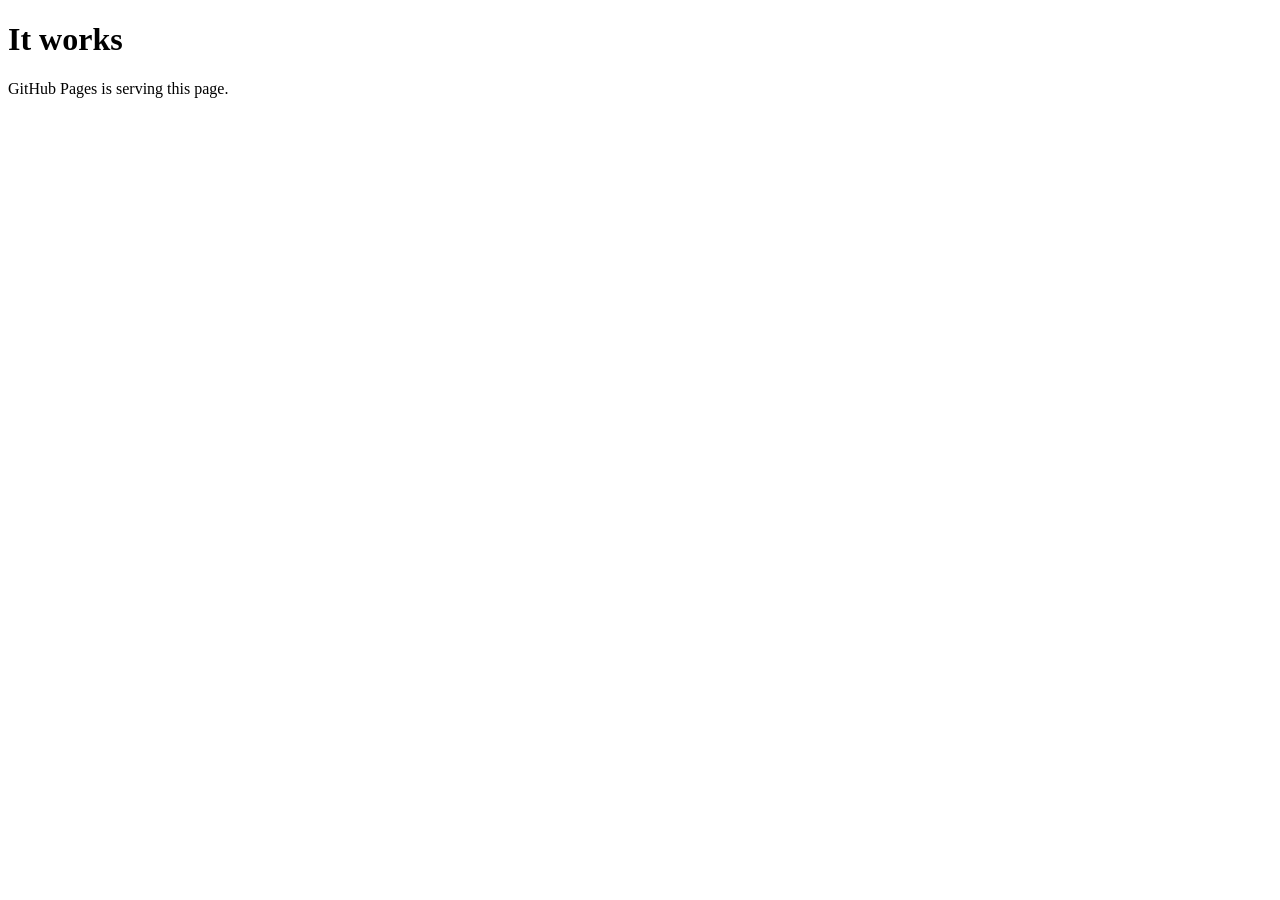
==== docs/index.html @ ea2bbefa "Update index.html" ====
<!DOCTYPE html>
<html lang="en">
<head>
  <meta charset="UTF-8">
  <meta name="viewport" content="width=device-width, initial-scale=1.0">
  <title>Test Page</title>
</head>
<body>
  <h1>It works</h1>
  <p>GitHub Pages is serving this page.</p>
</body>
</html>
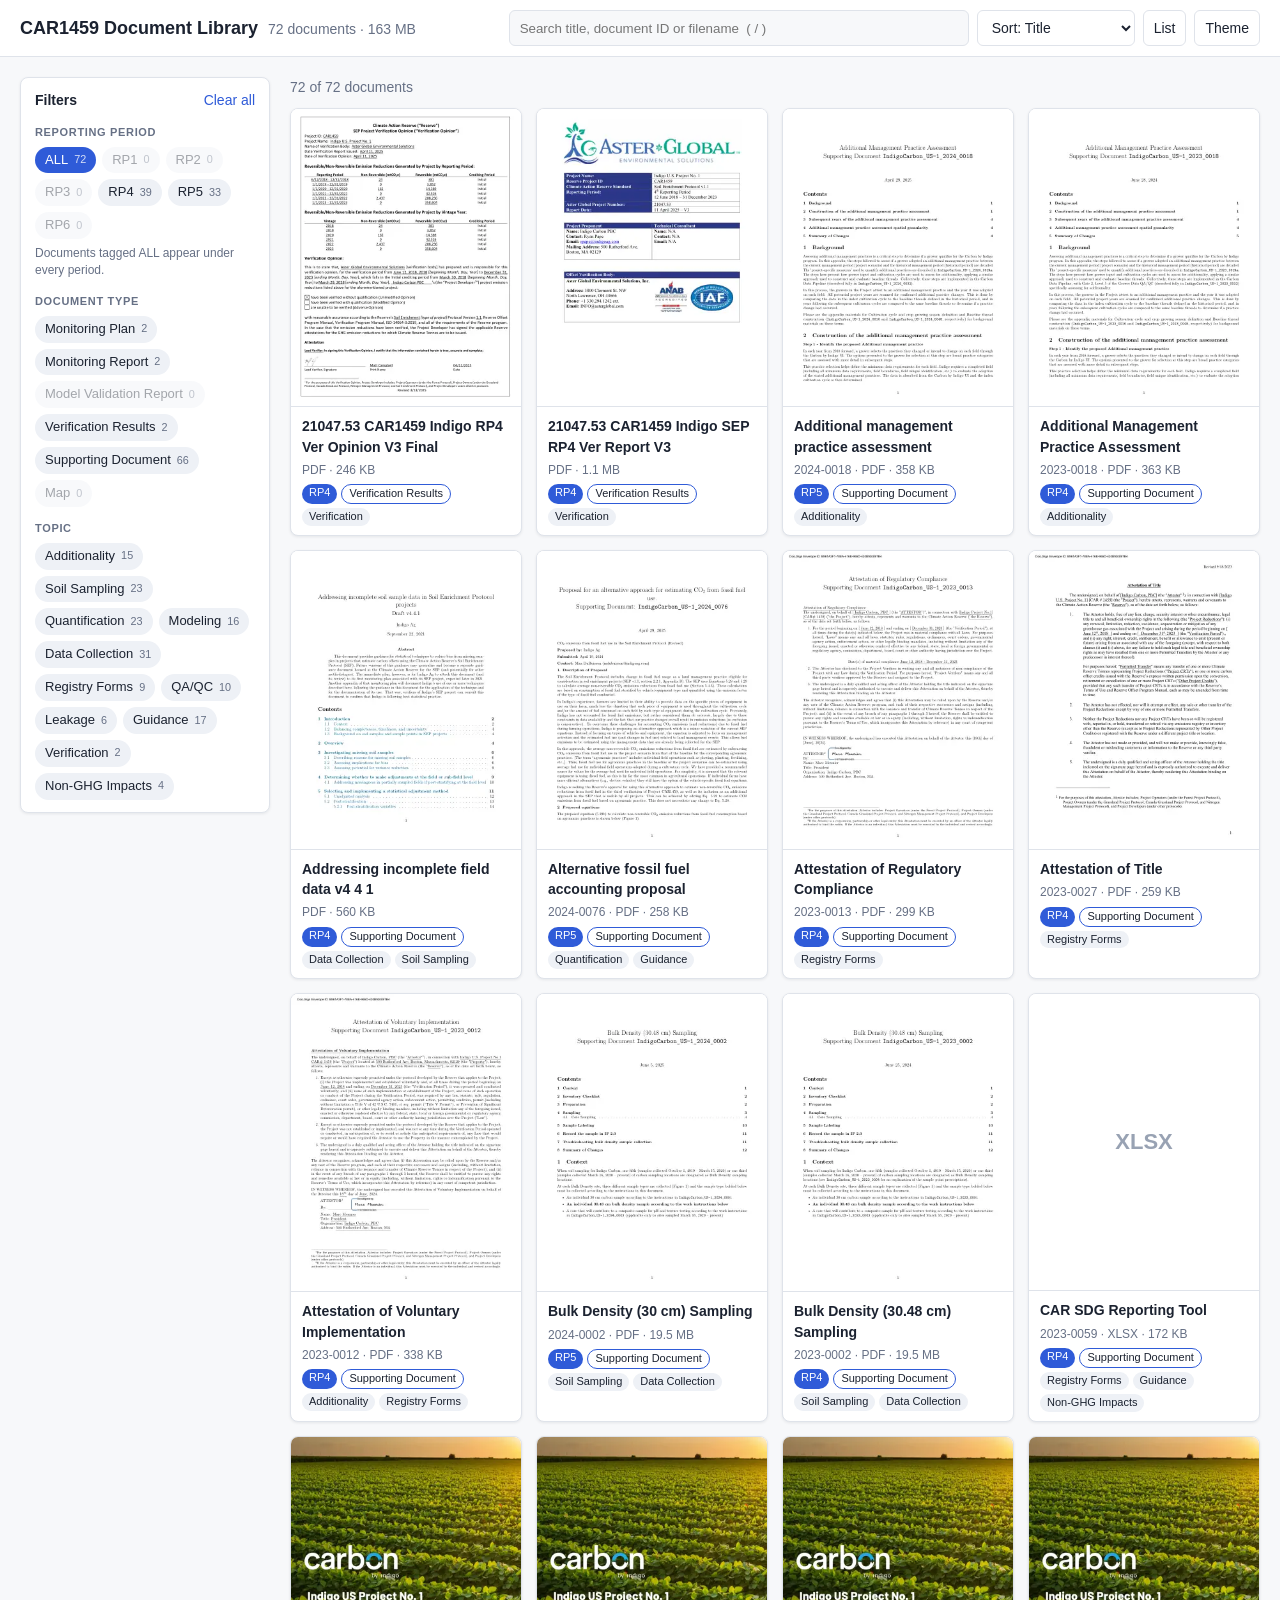
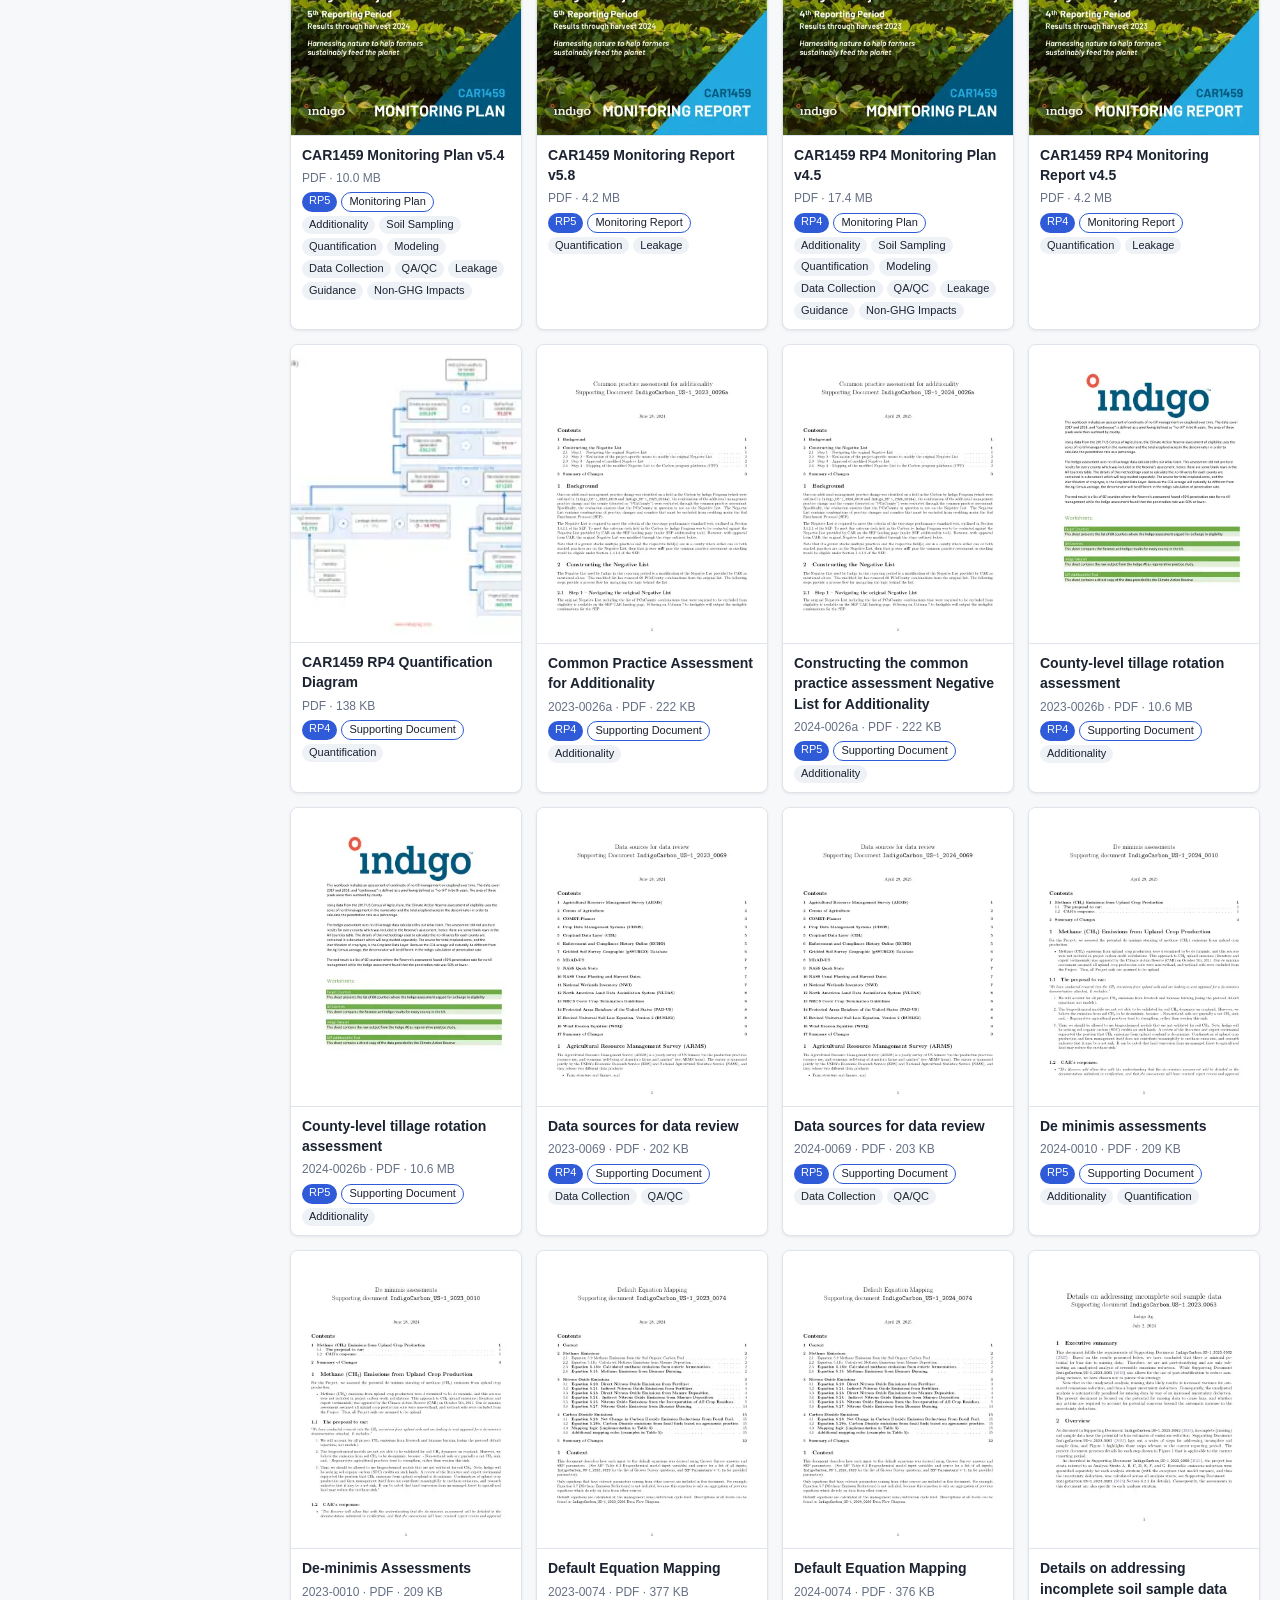
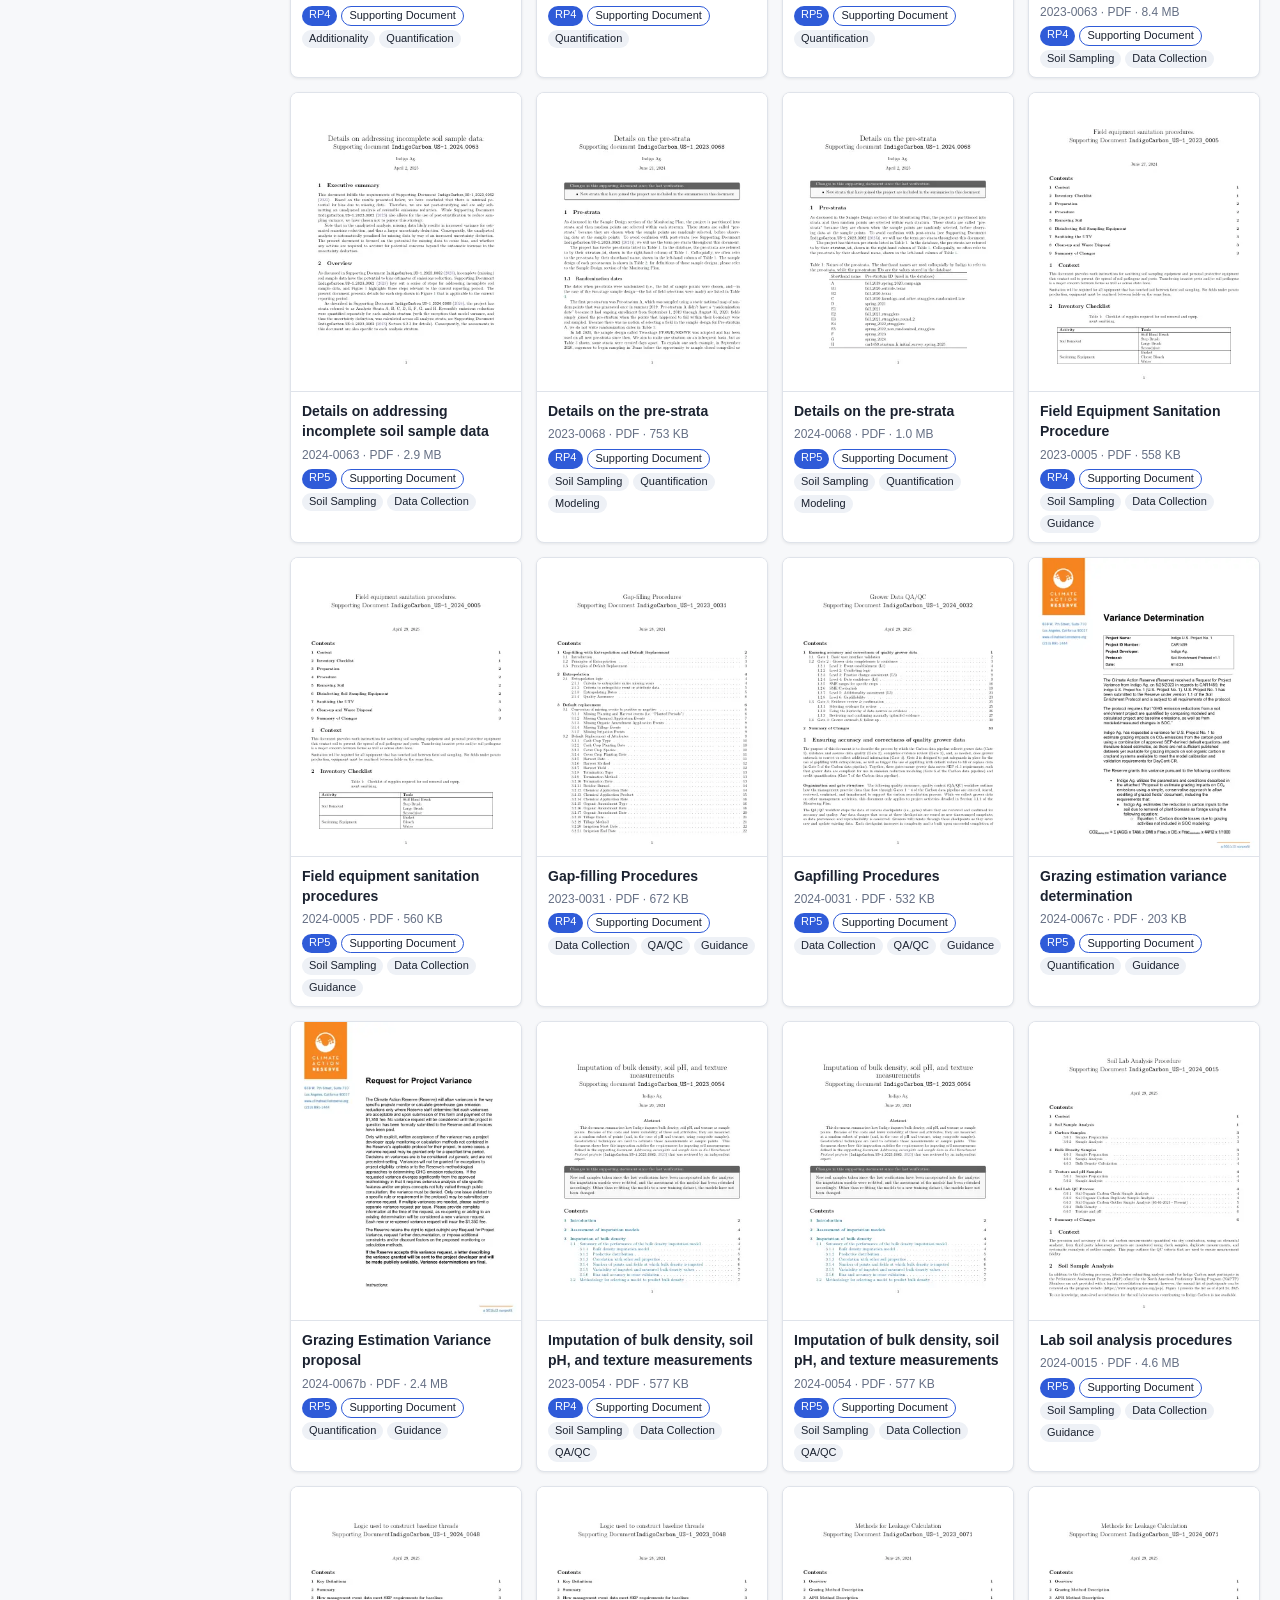
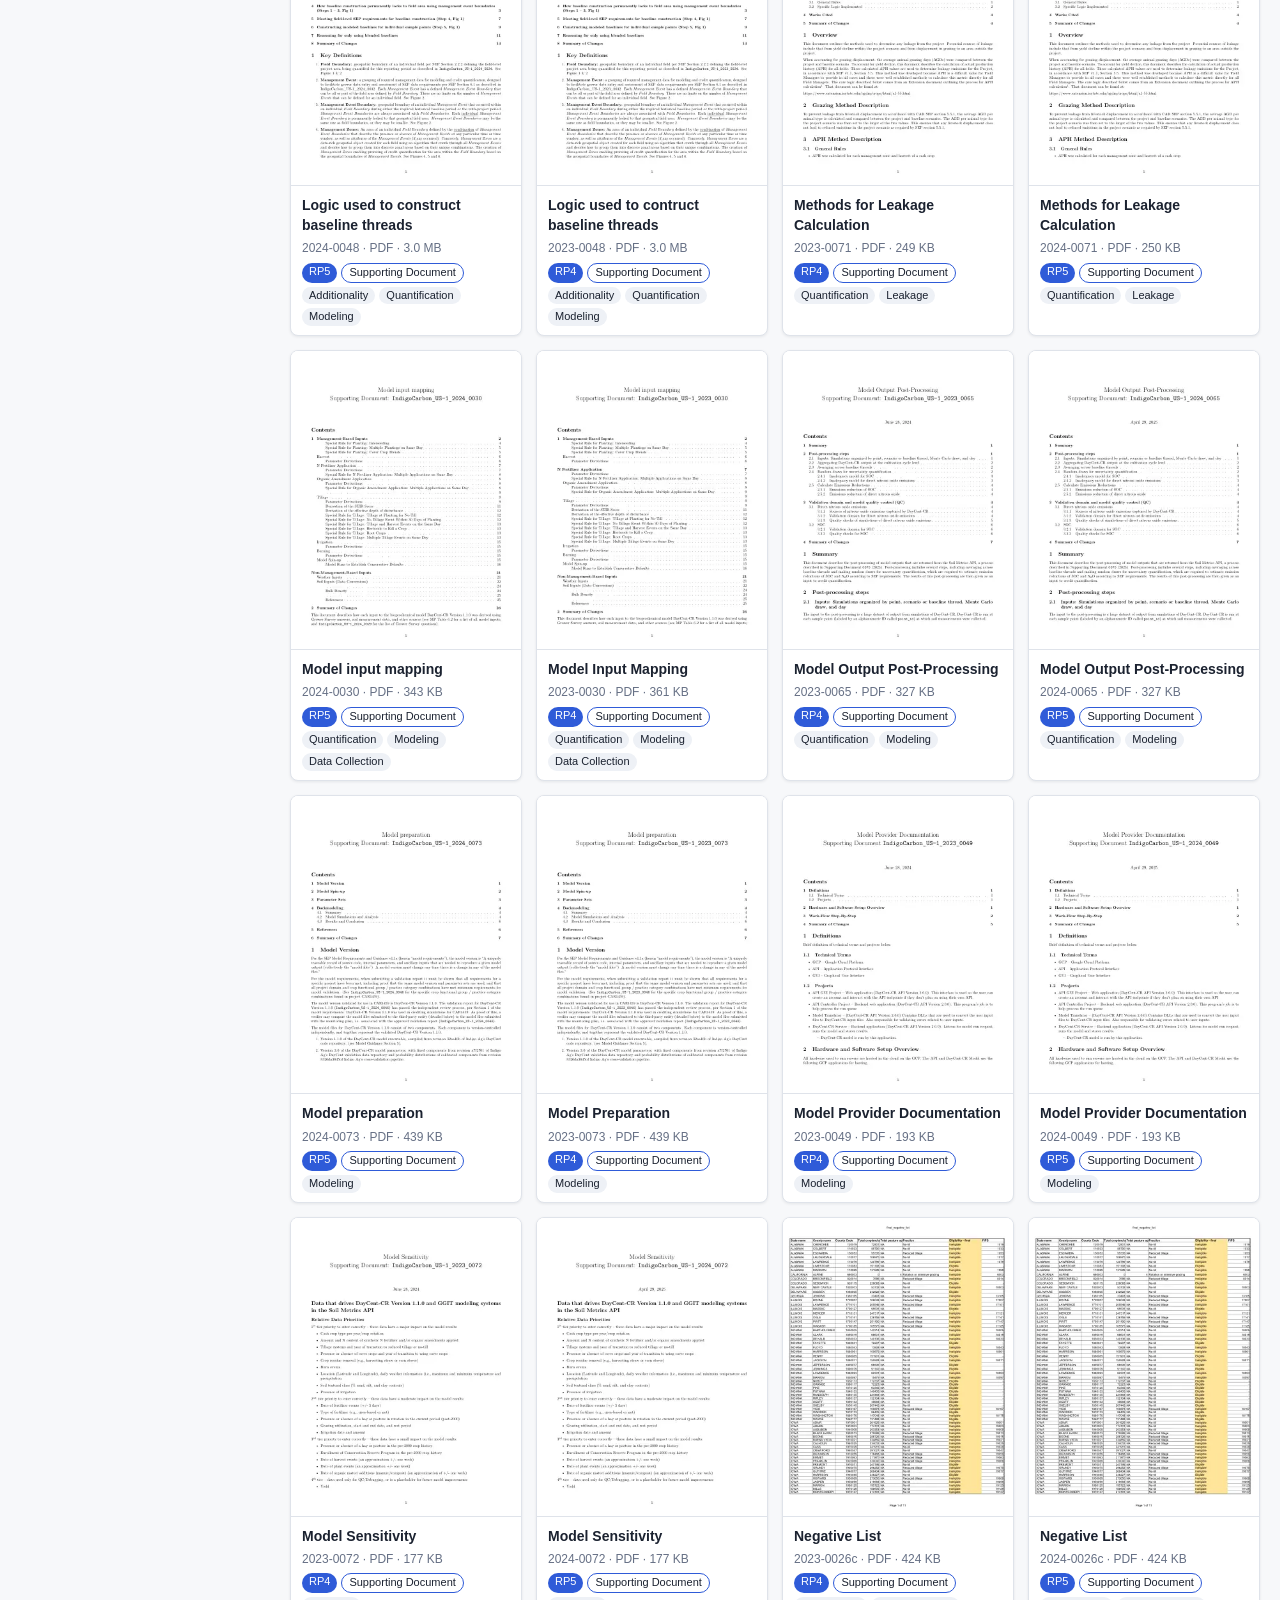
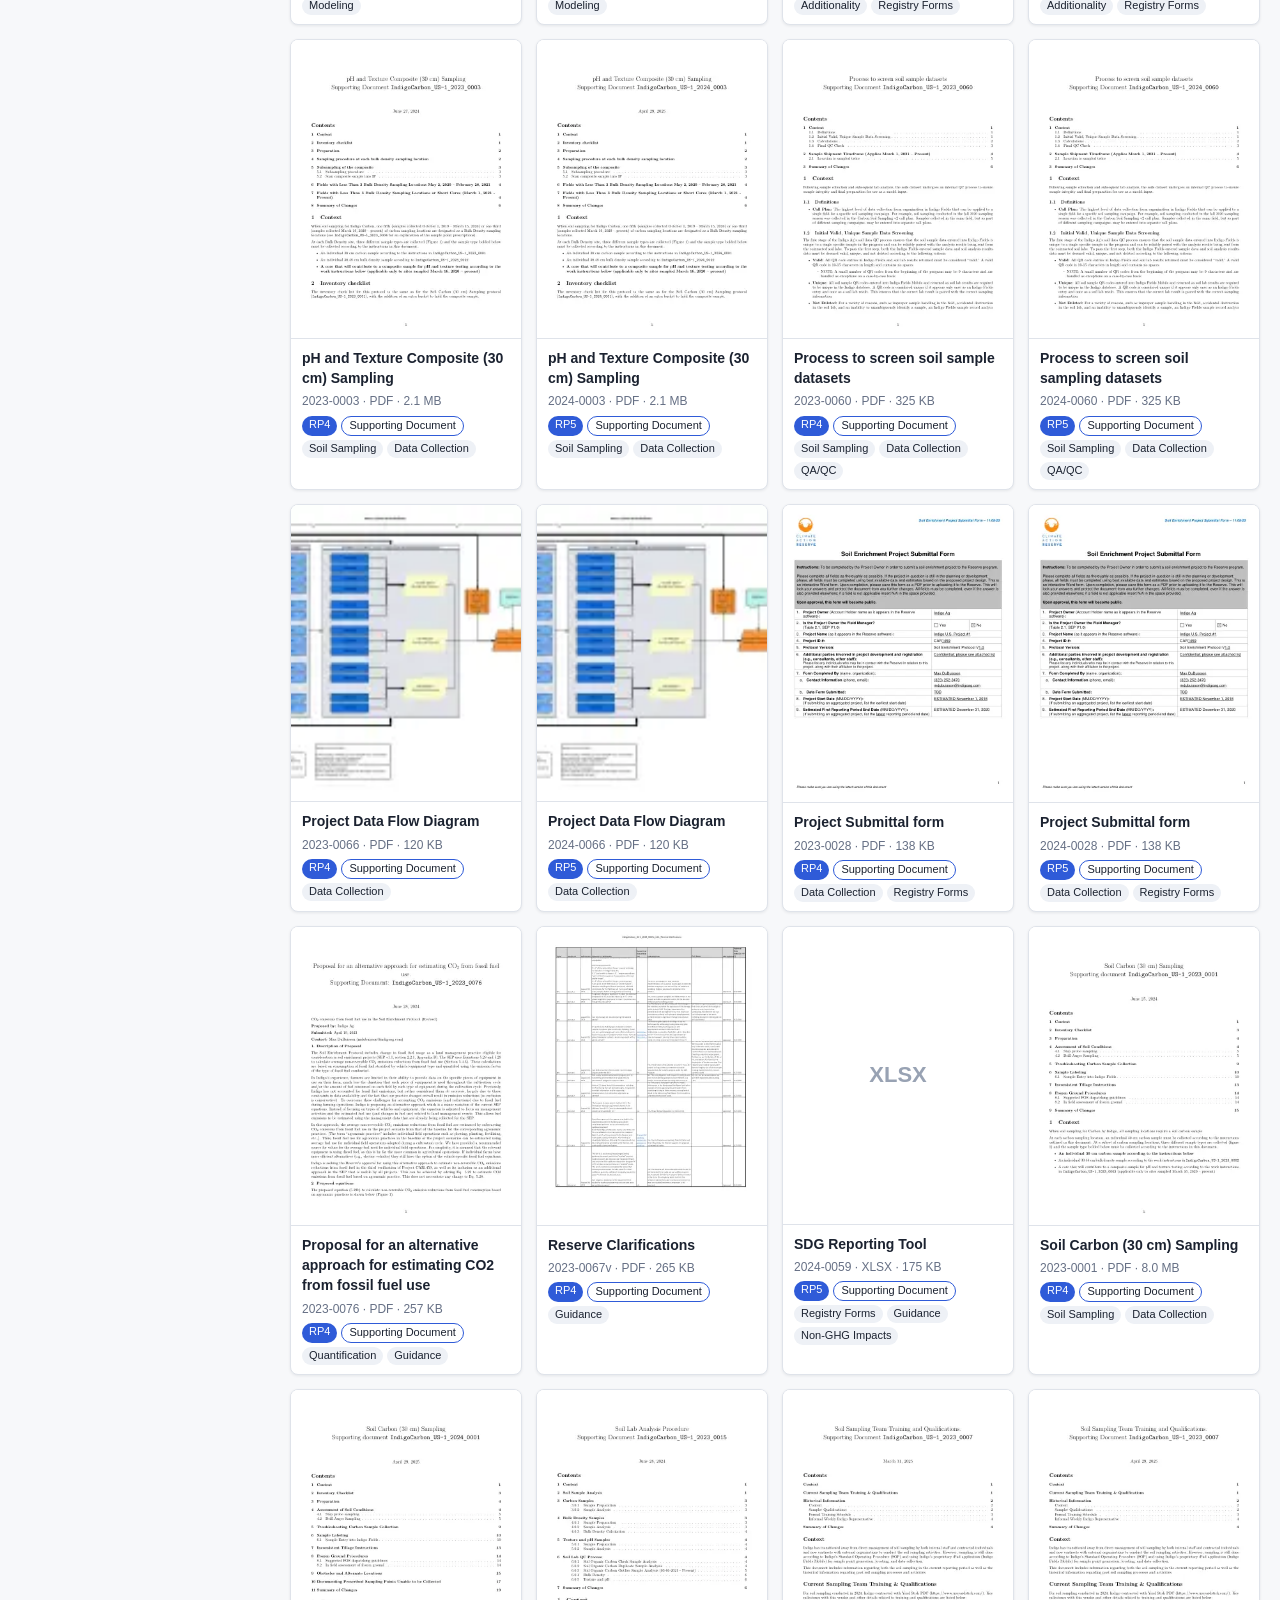
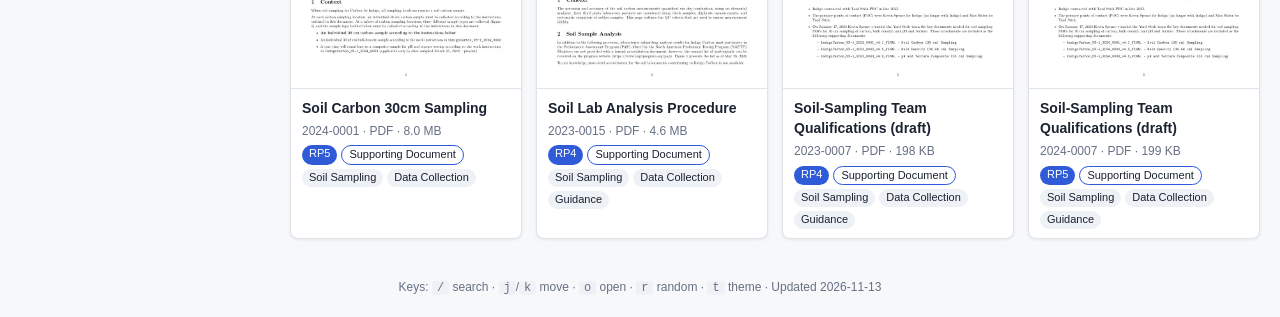
==== commit 80eadeff: "Project document library test" ====
--- a/docs/index.html
+++ b/docs/index.html
@@ -1,12 +1,39 @@
 <!DOCTYPE html>
 <html lang="en">
 <head>
-  <meta charset="UTF-8">
-  <meta name="viewport" content="width=device-width, initial-scale=1.0">
-  <title>Test Page</title>
+<meta charset="UTF-8">
+<meta name="viewport" content="width=device-width, initial-scale=1.0">
+<title>CAR1459 Document Library</title>
+<link rel="stylesheet" href="style.css">
 </head>
 <body>
-  <h1>It works</h1>
-  <p>GitHub Pages is serving this page.</p>
+<header class="top">
+  <div class="brand"><h1 id="site-title">CAR1459 Document Library</h1><span id="count" class="muted"></span></div>
+  <div class="tools">
+    <input id="q" type="search" placeholder="Search title, document ID or filename  ( / )" autocomplete="off">
+    <select id="sort" aria-label="Sort">
+      <option value="title">Sort: Title</option>
+      <option value="id">Sort: Document ID</option>
+      <option value="size">Sort: Size</option>
+    </select>
+    <button id="view" title="Toggle card / list view">List</button>
+    <button id="theme" title="Toggle theme (t)">Theme</button>
+  </div>
+</header>
+<main>
+  <aside class="filters">
+    <div class="fhead"><strong>Filters</strong><button id="clear" class="link">Clear all</button></div>
+    <section><h2>Reporting period</h2><div id="f-rp" class="chips"></div>
+      <p class="hint">Documents tagged ALL appear under every period.</p></section>
+    <section><h2>Document type</h2><div id="f-type" class="chips"></div></section>
+    <section><h2>Topic</h2><div id="f-topic" class="chips"></div></section>
+  </aside>
+  <section class="results">
+    <div id="status" class="muted"></div>
+    <div id="grid" class="grid" role="list"></div>
+  </section>
+</main>
+<footer class="muted">Keys: <kbd>/</kbd> search · <kbd>j</kbd>/<kbd>k</kbd> move · <kbd>o</kbd> open · <kbd>r</kbd> random · <kbd>t</kbd> theme · <span id="gen"></span></footer>
+<script src="app.js"></script>
 </body>
 </html>
--- a/docs/style.css
+++ b/docs/style.css
@@ -0,0 +1,44 @@
+:root{--bg:#f7f8fa;--panel:#fff;--text:#1b2230;--muted:#667085;--line:#dfe3ea;--accent:#2f5bd8;--accent-t:#fff;--chip:#eef1f6;--shadow:0 1px 3px rgba(16,24,40,.08)}
+:root[data-theme=dark]{--bg:#12151c;--panel:#1b2029;--text:#e8ebf1;--muted:#98a2b3;--line:#2c3340;--accent:#7b9bff;--accent-t:#0d1220;--chip:#262d3a;--shadow:none}
+*{box-sizing:border-box}
+body{margin:0;background:var(--bg);color:var(--text);font:14px/1.45 -apple-system,BlinkMacSystemFont,"Segoe UI",Roboto,sans-serif}
+.muted{color:var(--muted)}
+.top{position:sticky;top:0;z-index:5;display:flex;gap:16px;align-items:center;justify-content:space-between;flex-wrap:wrap;padding:10px 20px;background:var(--panel);border-bottom:1px solid var(--line)}
+.brand{display:flex;align-items:baseline;gap:10px}.brand h1{font-size:18px;margin:0}
+.tools{display:flex;gap:8px;flex:1;justify-content:flex-end;min-width:280px}
+input[type=search]{flex:1;max-width:460px;padding:7px 10px;border:1px solid var(--line);border-radius:6px;background:var(--bg);color:var(--text)}
+select,button{padding:7px 10px;border:1px solid var(--line);border-radius:6px;background:var(--panel);color:var(--text);cursor:pointer;font:inherit}
+button.link{border:0;background:none;color:var(--accent);padding:0}
+main{display:flex;gap:20px;padding:20px;align-items:flex-start}
+.filters{width:250px;flex:none;position:sticky;top:70px;max-height:calc(100vh - 90px);overflow:auto;background:var(--panel);border:1px solid var(--line);border-radius:8px;padding:12px 14px;box-shadow:var(--shadow)}
+.fhead{display:flex;justify-content:space-between;margin-bottom:6px}
+.filters h2{font-size:11px;text-transform:uppercase;letter-spacing:.06em;color:var(--muted);margin:14px 0 6px}
+.hint{font-size:12px;color:var(--muted);margin:6px 0 0}
+.chips{display:flex;flex-wrap:wrap;gap:6px}
+.chip{display:inline-flex;gap:6px;align-items:center;padding:3px 9px;border-radius:999px;border:1px solid transparent;background:var(--chip);color:var(--text);font-size:13px}
+.chip small{color:var(--muted)}
+.chip.on{background:var(--accent);color:var(--accent-t)}.chip.on small{color:inherit;opacity:.8}
+.chip.zero{opacity:.4}
+.results{flex:1;min-width:0}
+#status{margin-bottom:10px}
+.grid{display:grid;grid-template-columns:repeat(auto-fill,minmax(210px,1fr));gap:14px}
+.card{display:flex;flex-direction:column;background:var(--panel);border:1px solid var(--line);border-radius:8px;overflow:hidden;color:inherit;text-decoration:none;box-shadow:var(--shadow)}
+.card:hover,.card.sel{border-color:var(--accent);outline:1px solid var(--accent)}
+.thumb{aspect-ratio:8.5/11;background:#fff center top/cover no-repeat;border-bottom:1px solid var(--line);display:flex;align-items:center;justify-content:center;color:#98a2b3;font-weight:600;font-size:22px}
+.thumb img{width:100%;height:100%;object-fit:cover;object-position:top;display:block}
+.body{padding:9px 11px;display:flex;flex-direction:column;gap:5px}
+.title{font-weight:600;overflow-wrap:anywhere}
+.meta{font-size:12px;color:var(--muted)}
+.tags{display:flex;flex-wrap:wrap;gap:4px}
+.tag{font-size:11px;padding:1px 7px;border-radius:999px;background:var(--chip)}
+.tag.rp{background:var(--accent);color:var(--accent-t)}
+.tag.type{border:1px solid var(--accent);background:none}
+/* list view */
+.grid.list{display:block}
+.list .card{flex-direction:row;margin-bottom:6px;align-items:center}
+.list .thumb{width:44px;aspect-ratio:auto;height:56px;flex:none;font-size:11px;border:0}
+.list .body{flex:1;flex-direction:row;flex-wrap:wrap;align-items:center;gap:6px 14px}
+.list .title{flex:1 1 300px}
+footer{padding:20px;text-align:center;font-size:12px}
+kbd{background:var(--chip);border-radius:3px;padding:0 5px}
+@media(max-width:800px){main{flex-direction:column}.filters{width:100%;position:static;max-height:none}}
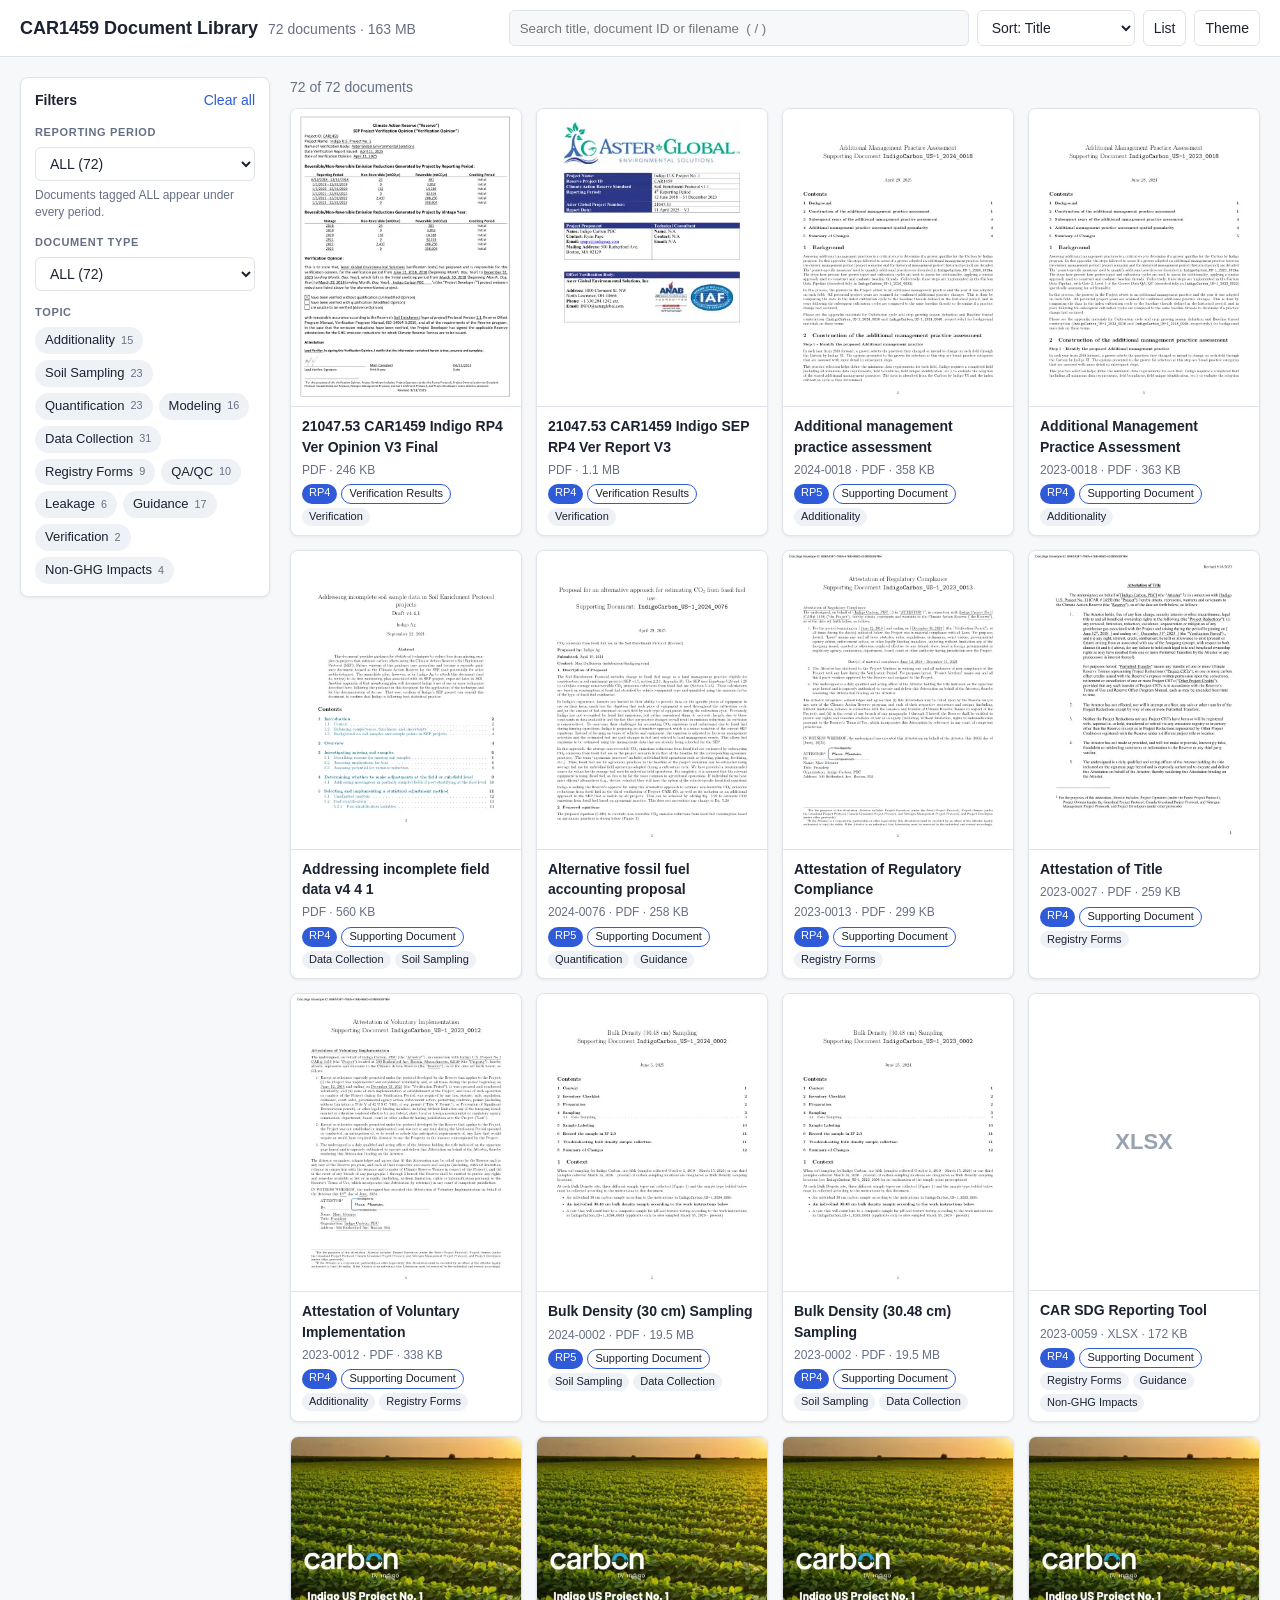
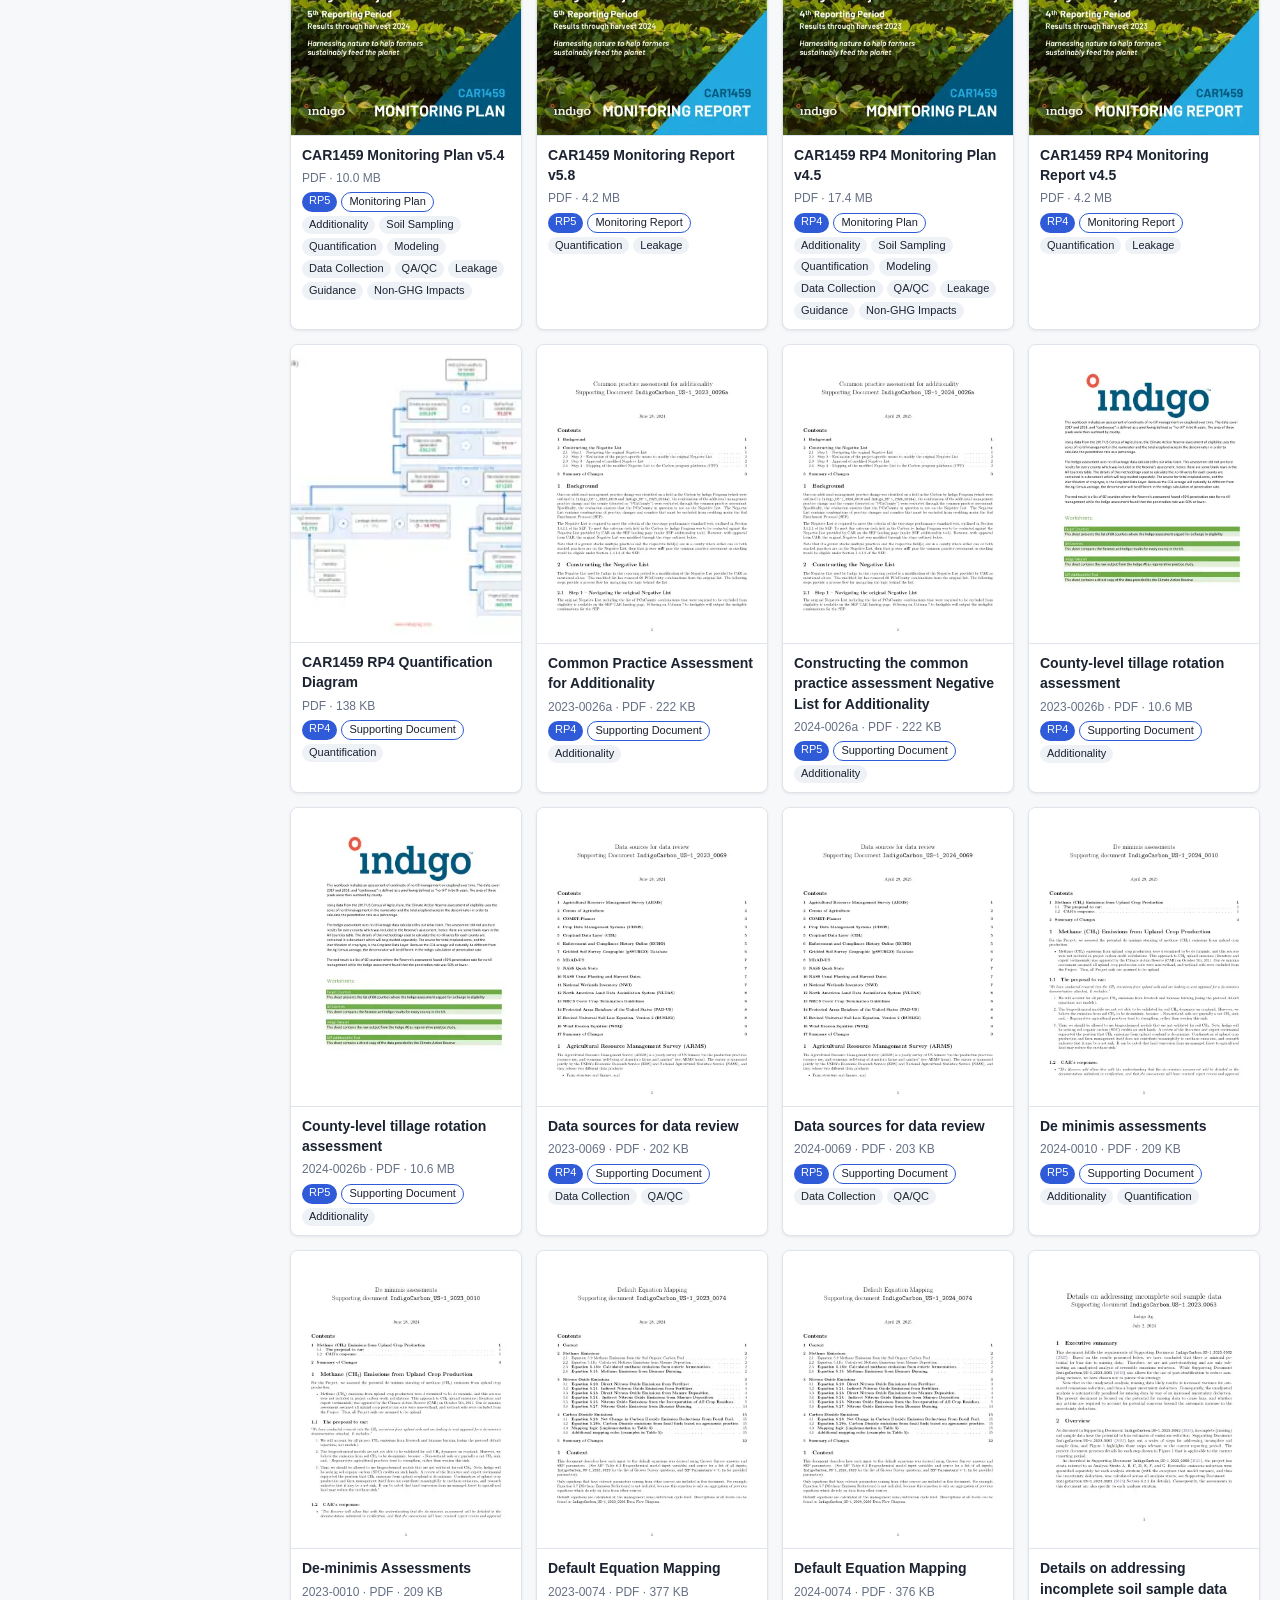
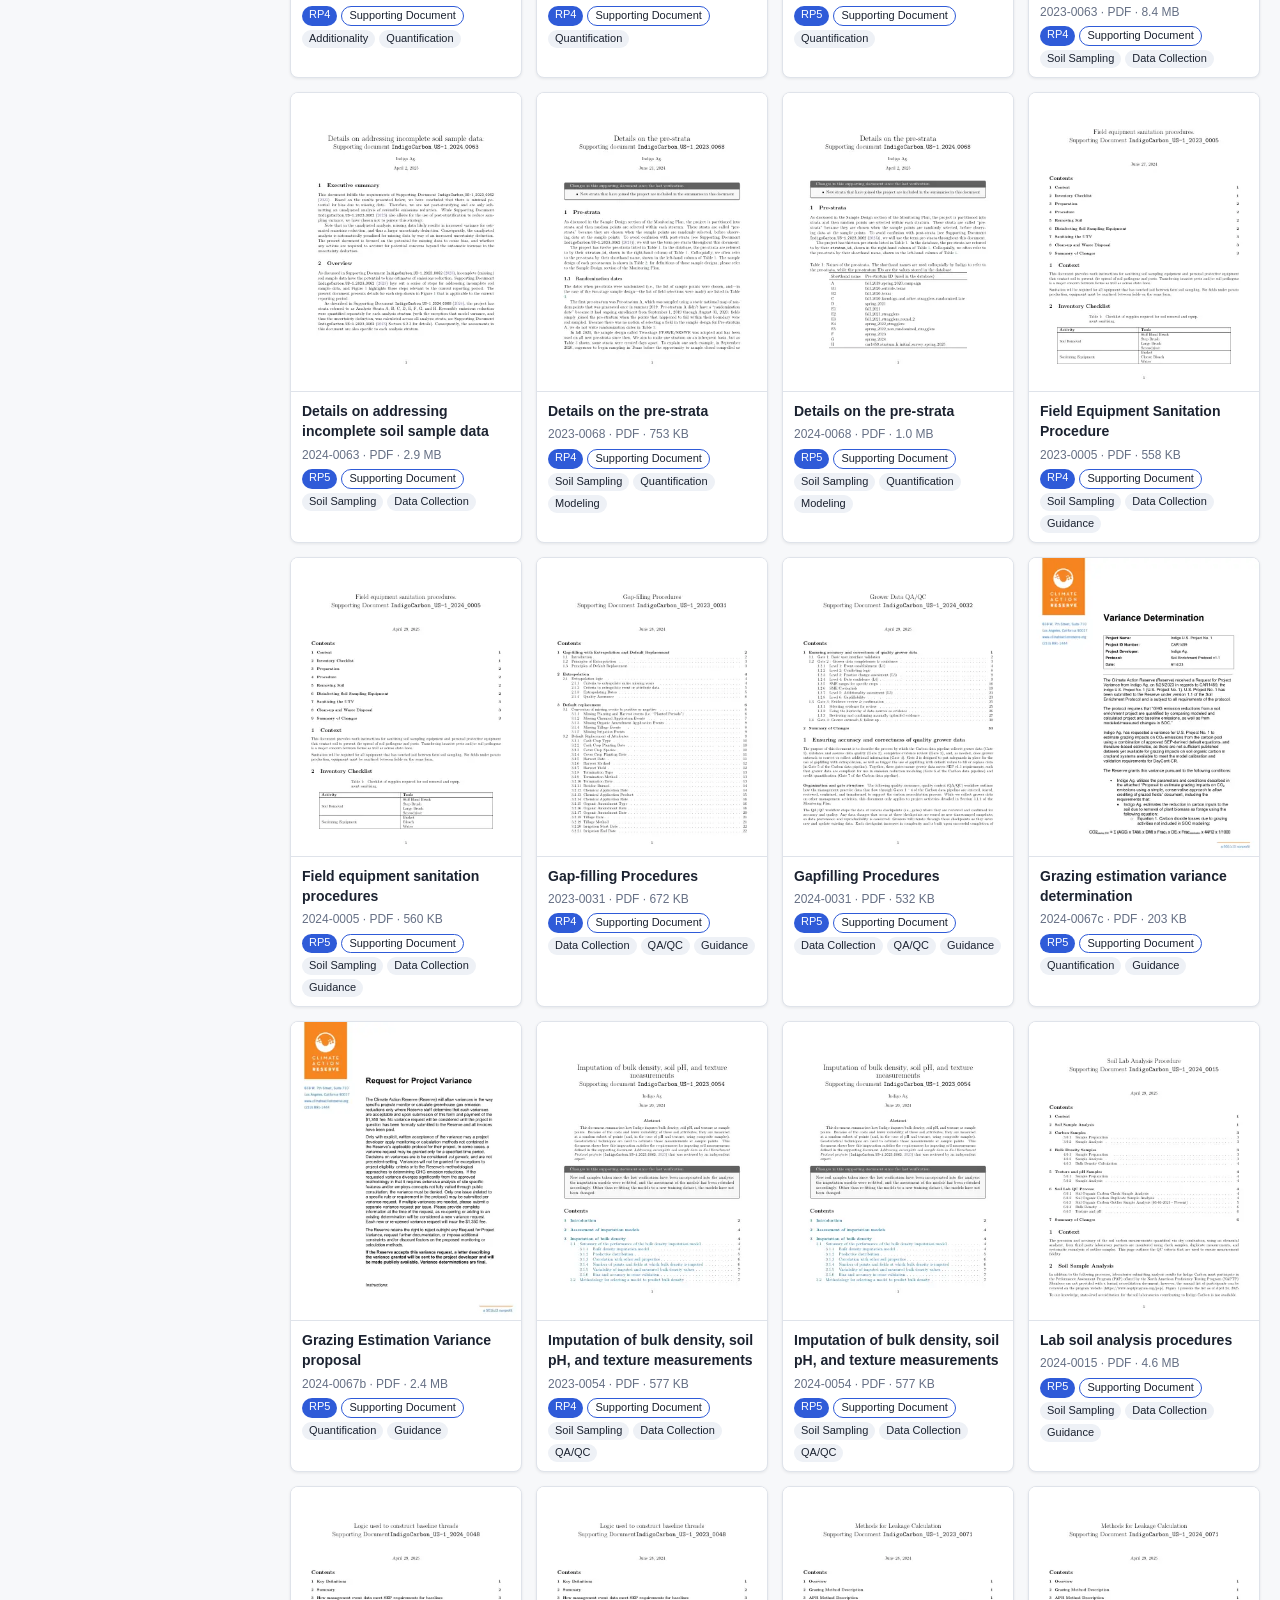
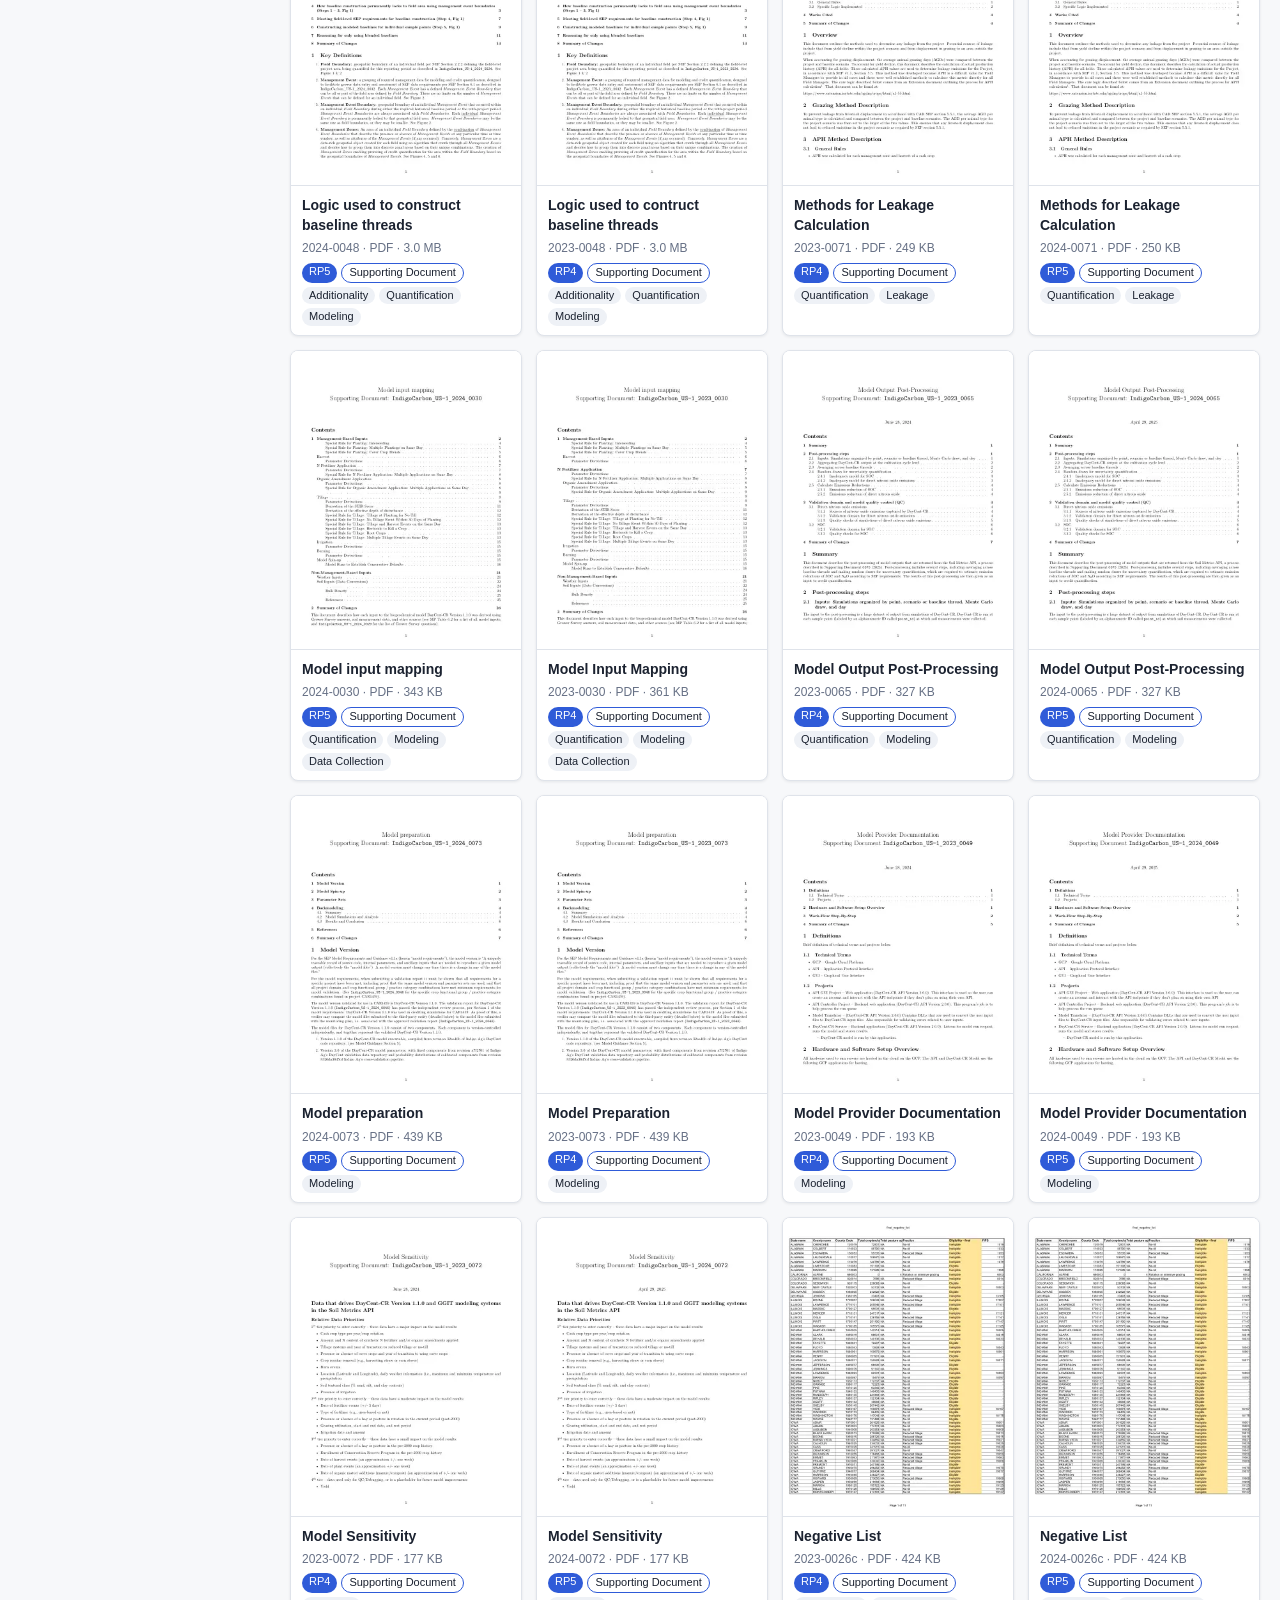
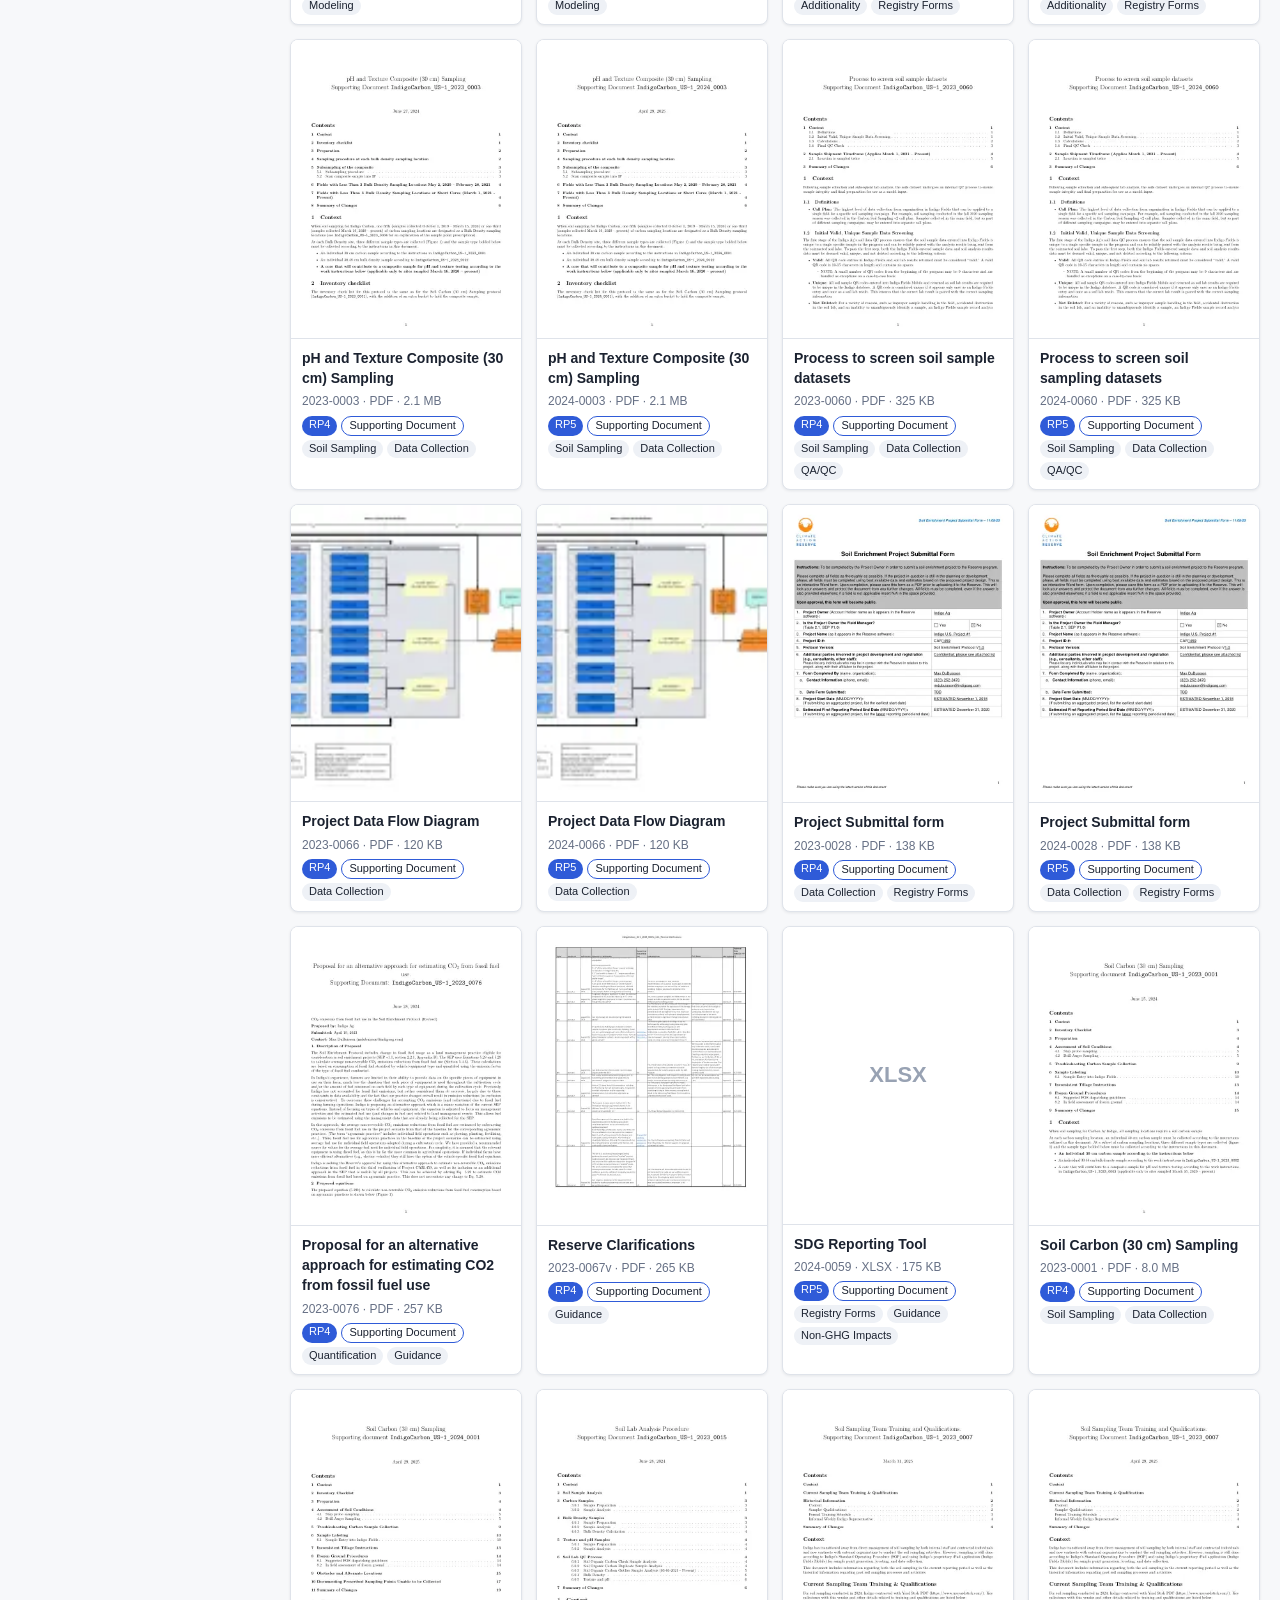
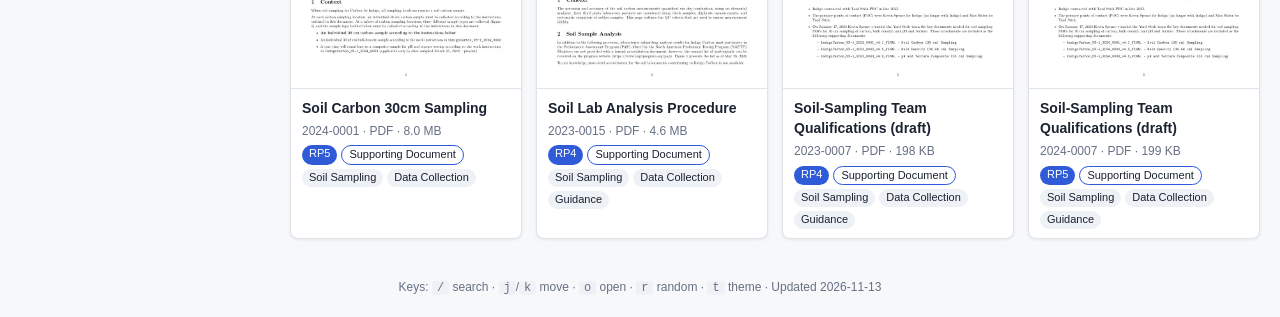
==== commit 2cd70167: "Layout and filtering updates" ====
--- a/docs/index.html
+++ b/docs/index.html
@@ -23,10 +23,10 @@
 <main>
   <aside class="filters">
     <div class="fhead"><strong>Filters</strong><button id="clear" class="link">Clear all</button></div>
-    <section><h2>Reporting period</h2><div id="f-rp" class="chips"></div>
+    <section><h2>Reporting period</h2><select id="f-rp" class="fsel" aria-label="Reporting period"></select>
       <p class="hint">Documents tagged ALL appear under every period.</p></section>
-    <section><h2>Document type</h2><div id="f-type" class="chips"></div></section>
-    <section><h2>Topic</h2><div id="f-topic" class="chips"></div></section>
+    <section><h2>Document type</h2><select id="f-type" class="fsel" aria-label="Document type"></select></section>
+    <section><h2>Topic <button id="clear-topic" class="link mini" hidden>clear</button></h2><div id="f-topic" class="chips"></div></section>
   </aside>
   <section class="results">
     <div id="status" class="muted"></div>
--- a/docs/style.css
+++ b/docs/style.css
@@ -42,3 +42,9 @@
 footer{padding:20px;text-align:center;font-size:12px}
 kbd{background:var(--chip);border-radius:3px;padding:0 5px}
 @media(max-width:800px){main{flex-direction:column}.filters{width:100%;position:static;max-height:none}}
+
+.filters h2 .mini{font-size:11px;text-transform:none;letter-spacing:0;margin-left:6px;font-weight:400}
+.filters h2 .mini:hover{text-decoration:underline}
+[hidden]{display:none!important}
+
+.fsel{width:100%}
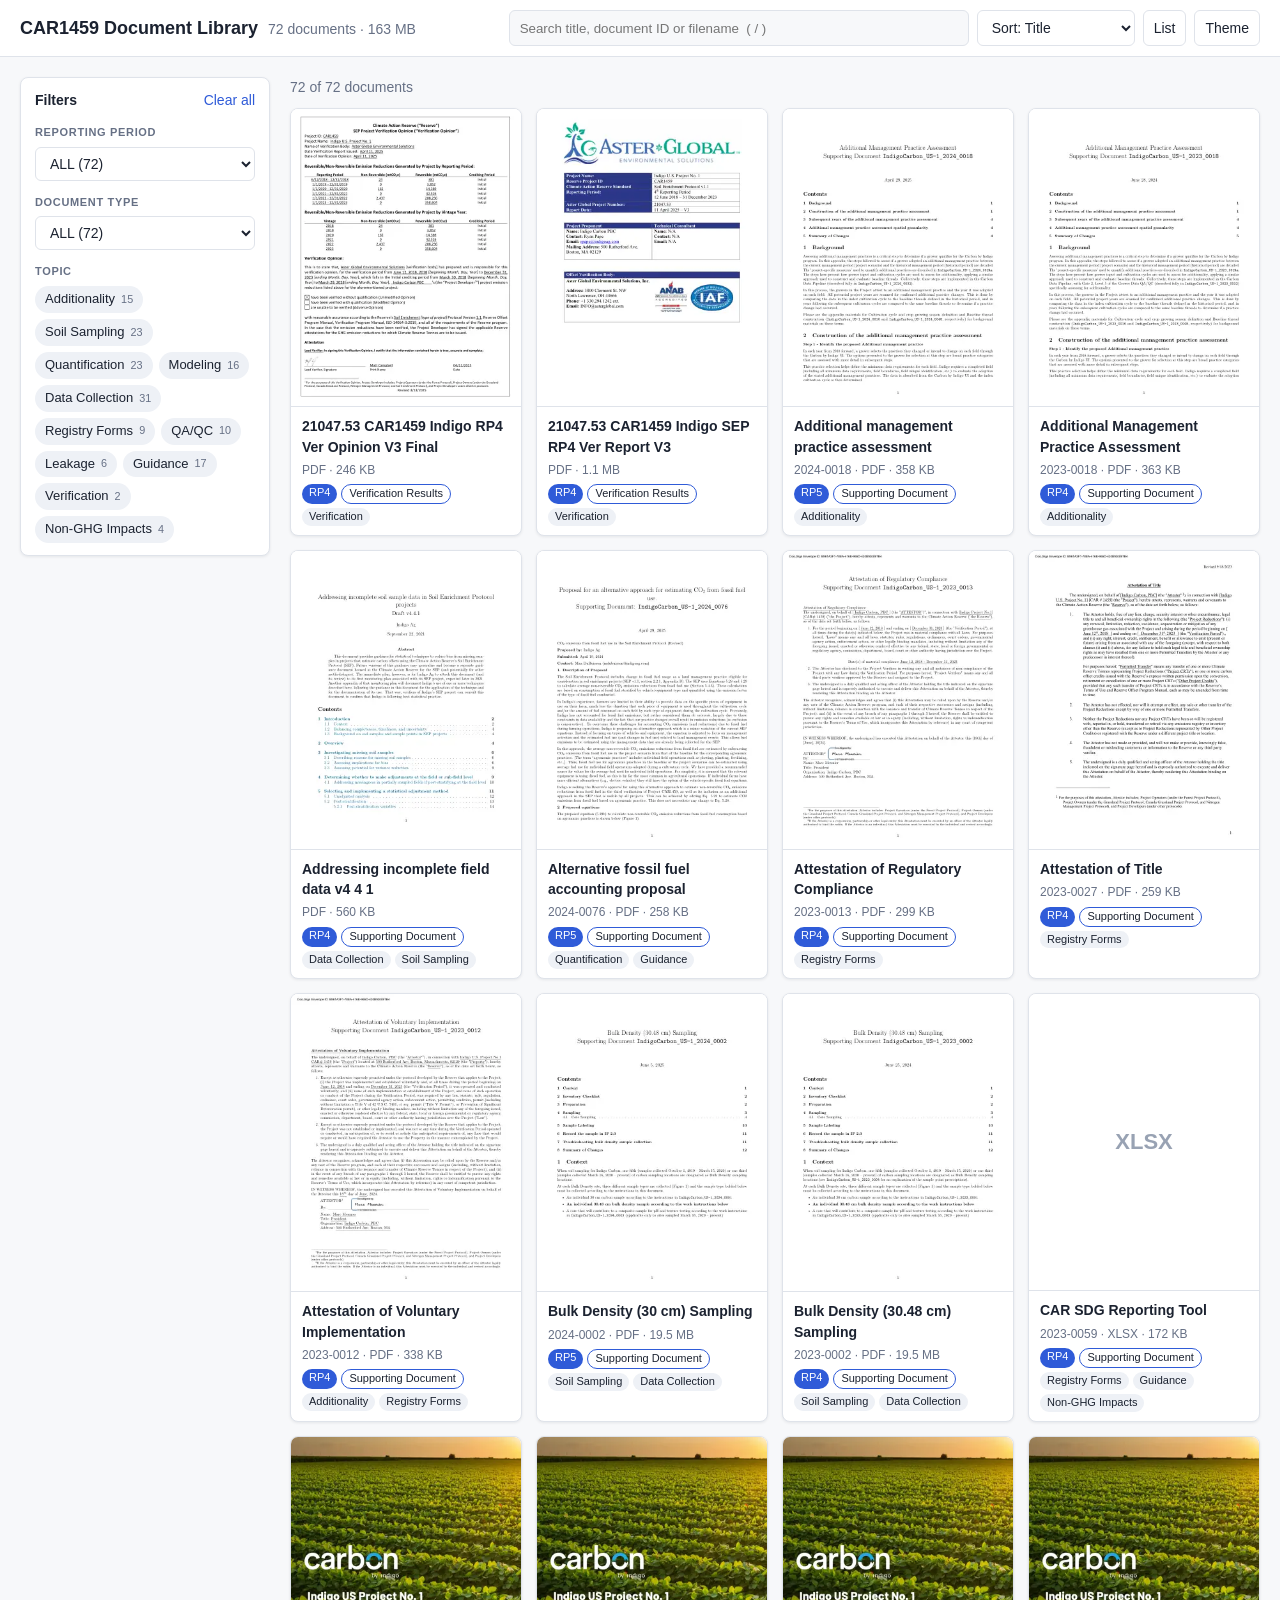
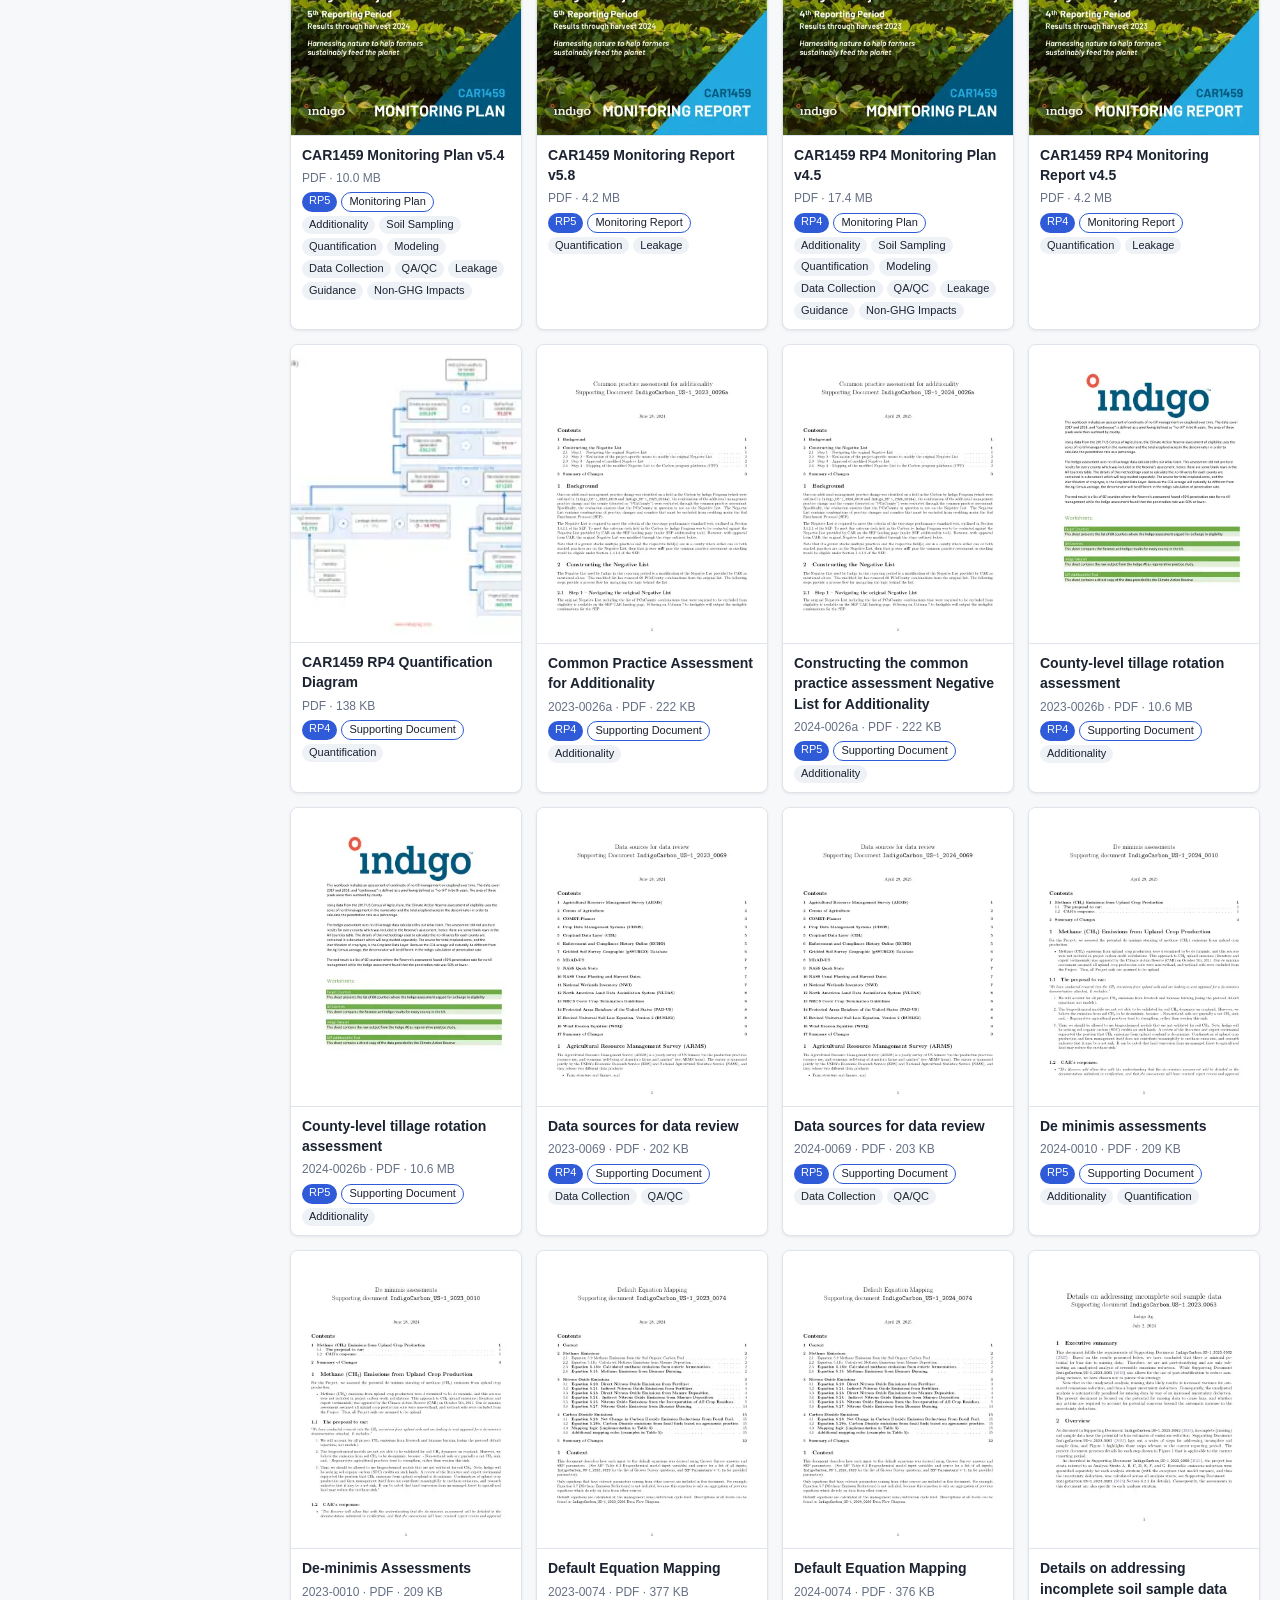
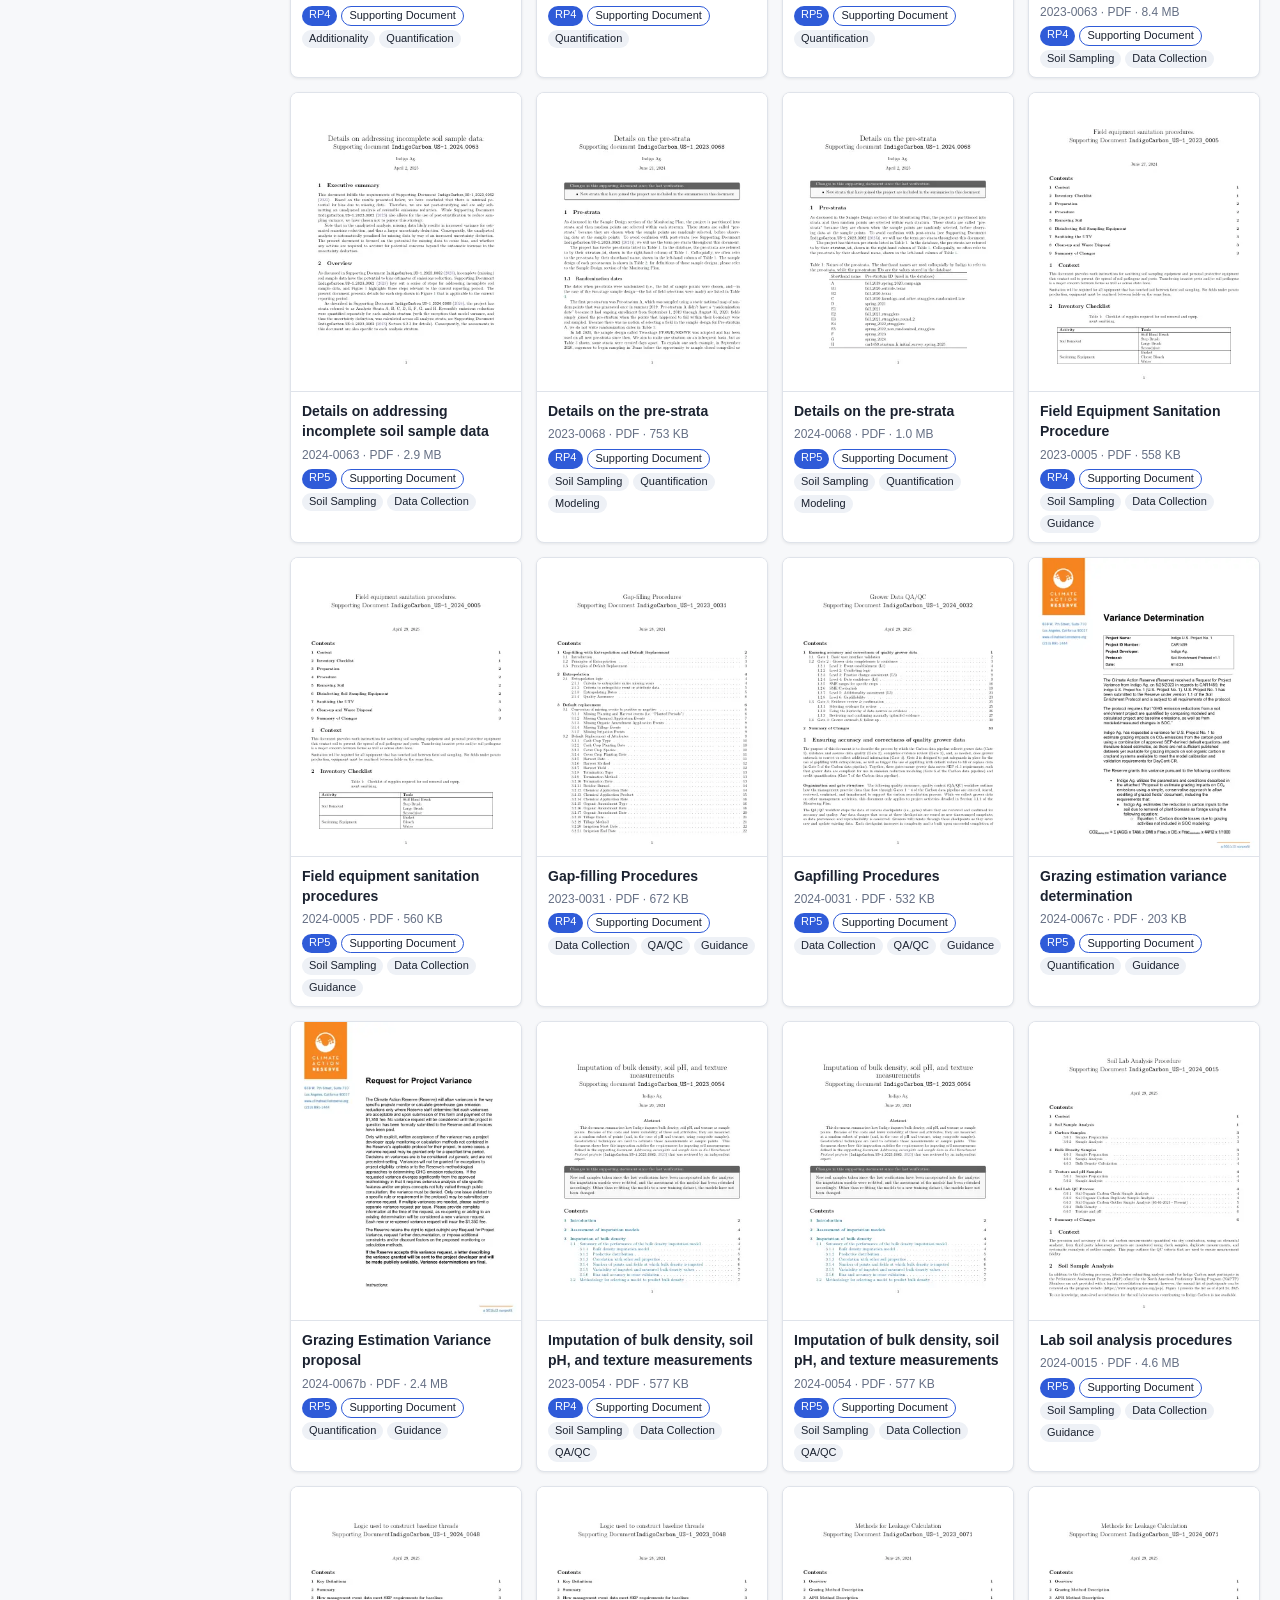
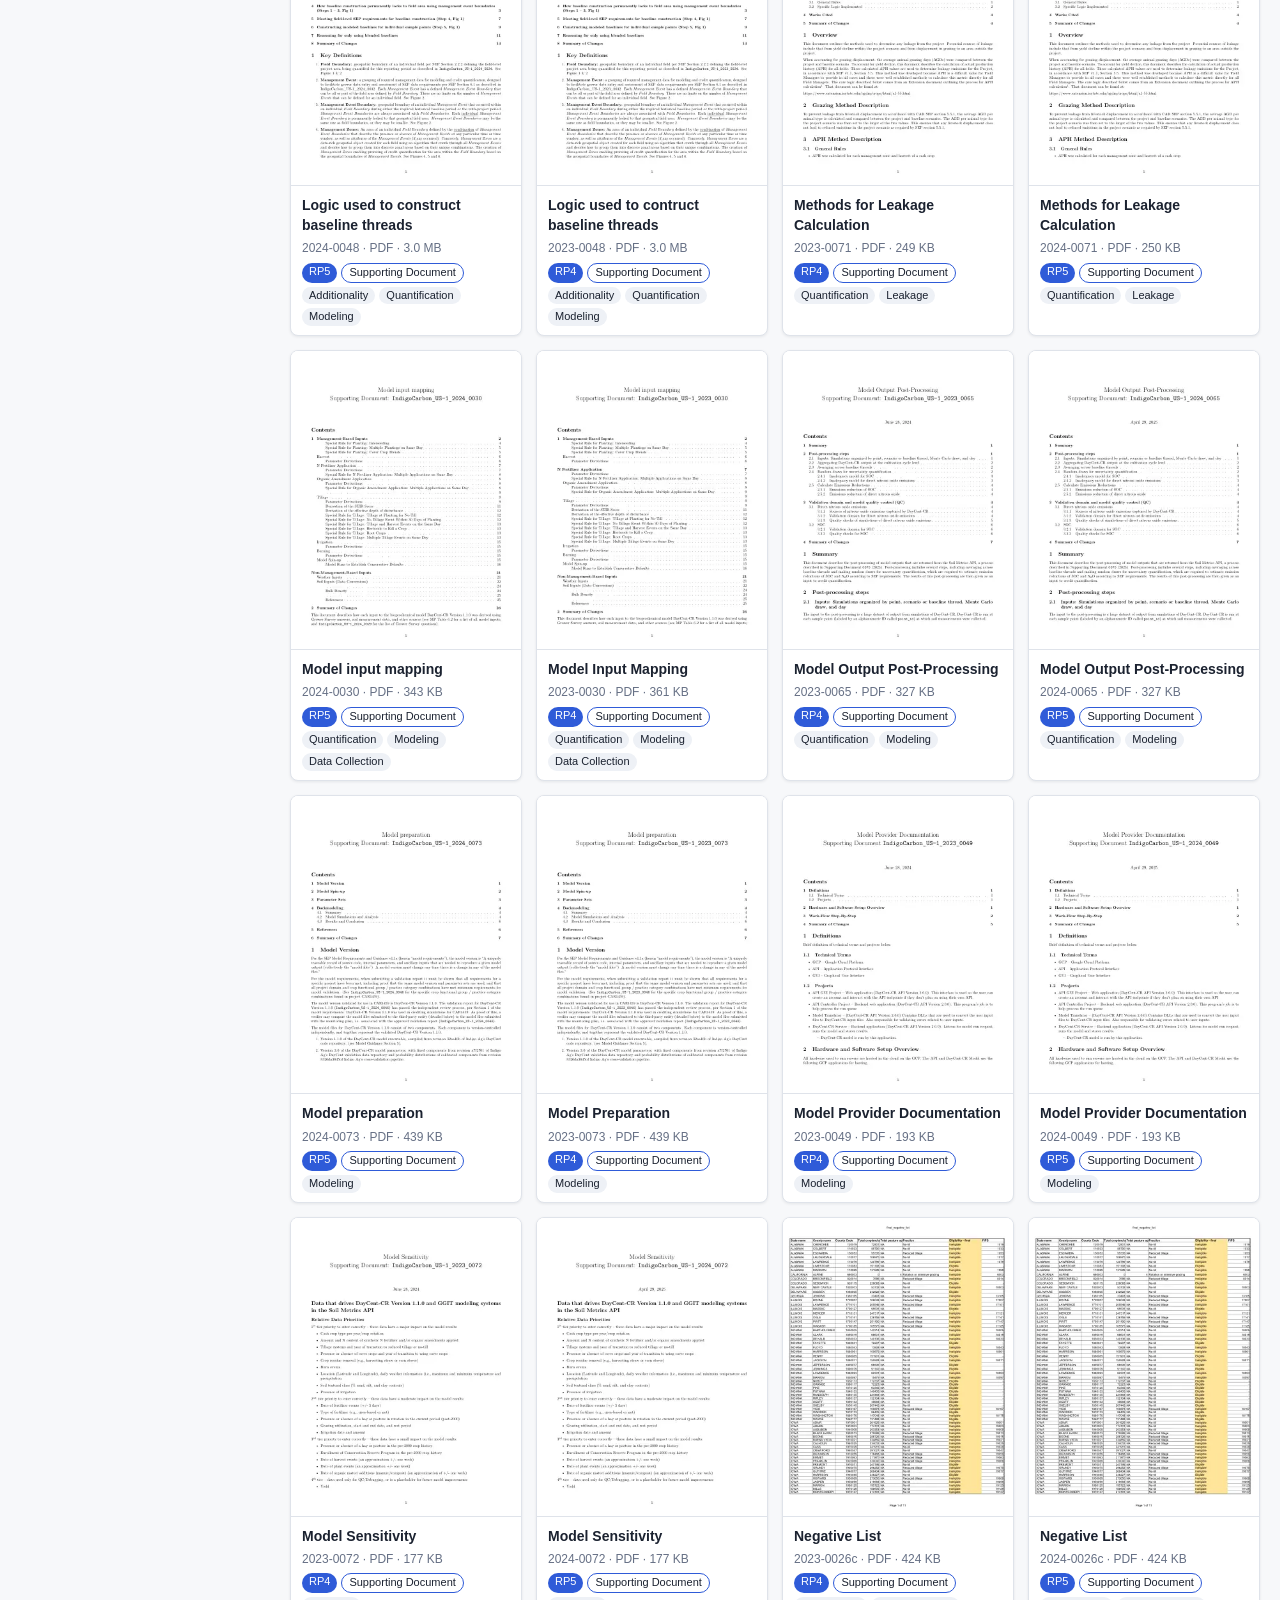
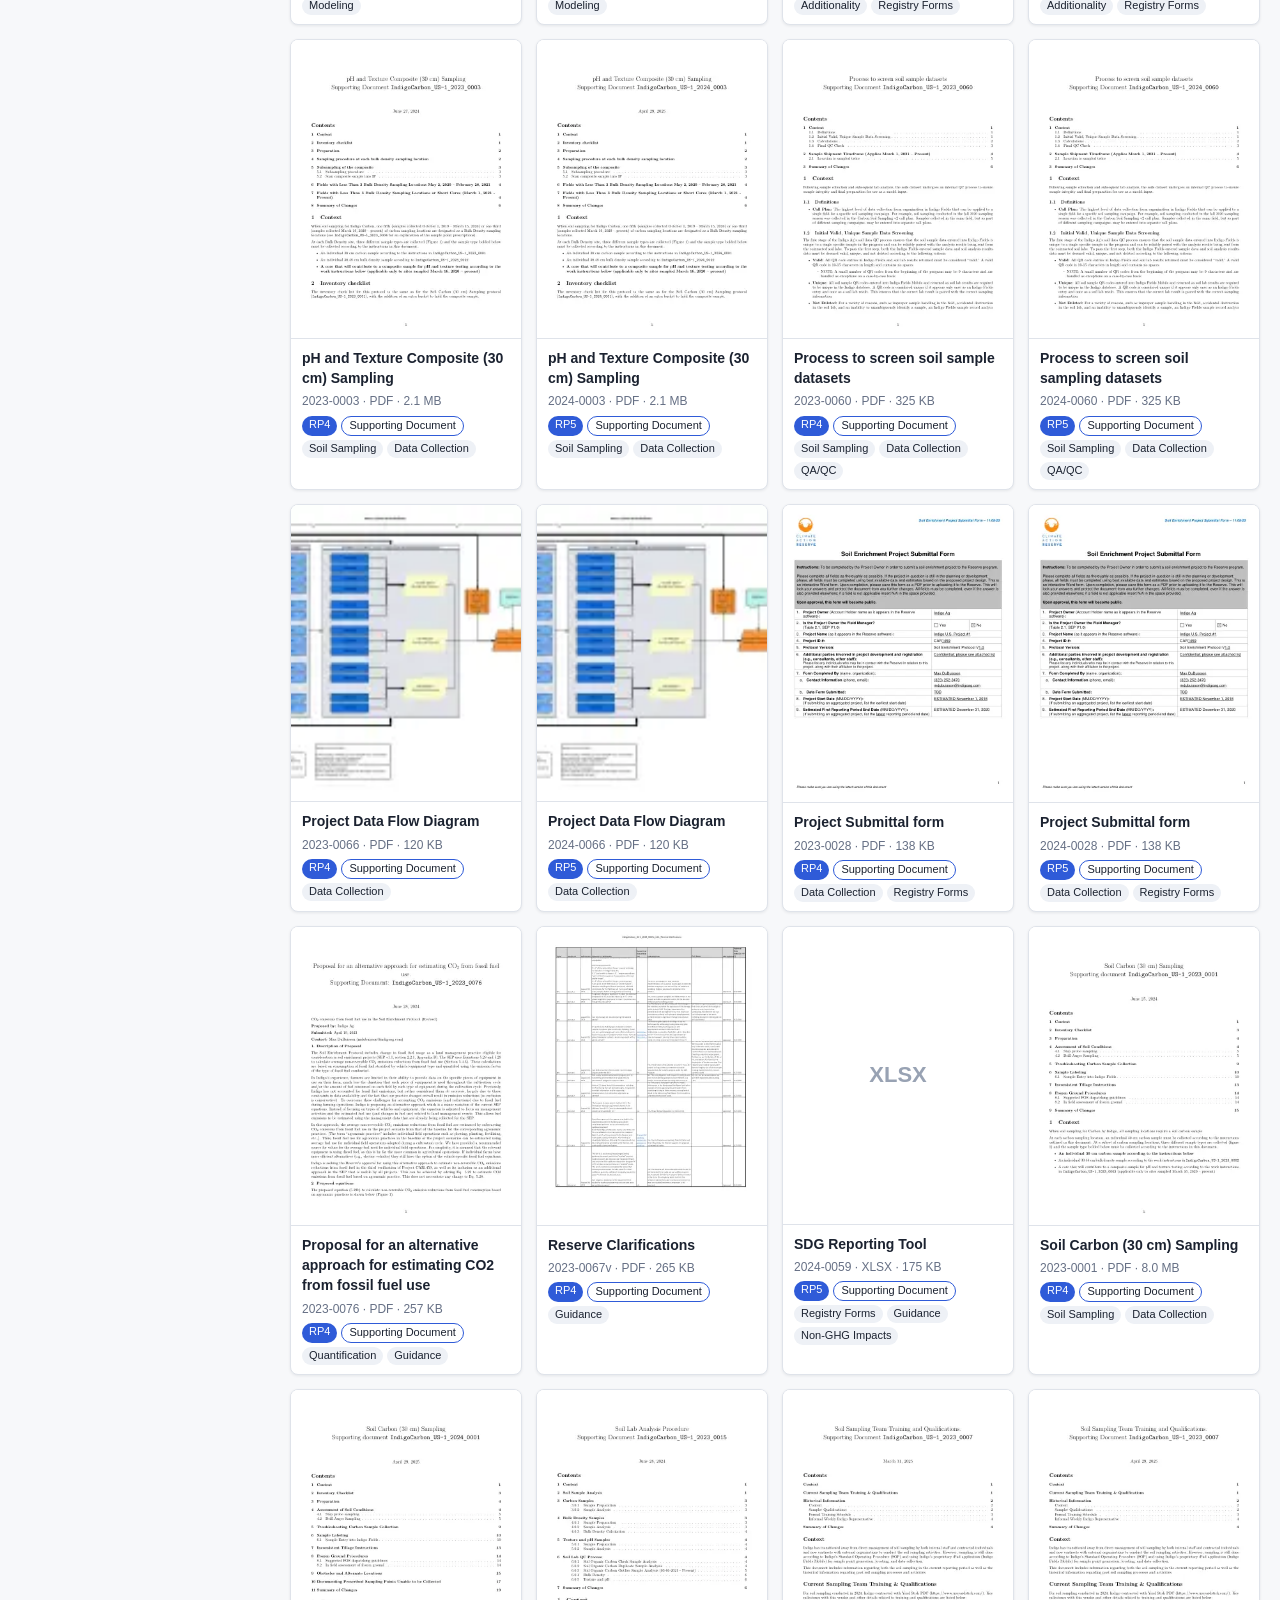
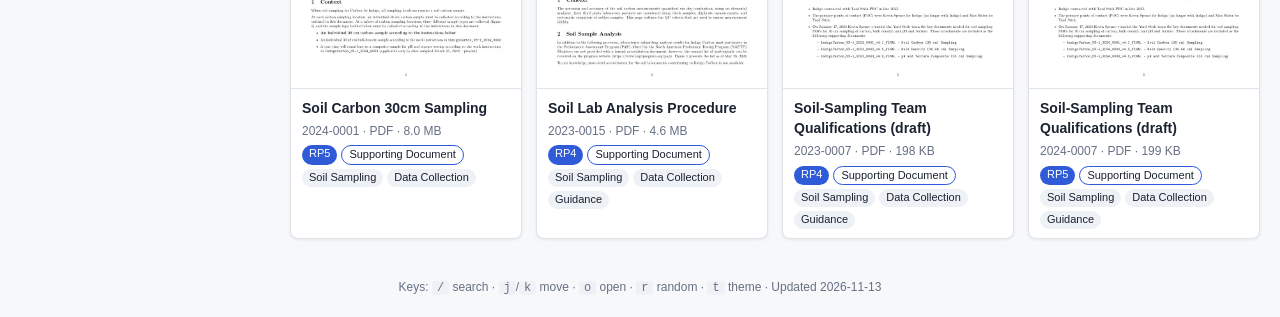
==== commit 9da1d472: "Remove RP filter hint text Co-Authored-By: Claude Sonnet 5.5 <noreply@anthropic.com>" ====
--- a/docs/index.html
+++ b/docs/index.html
@@ -4,7 +4,7 @@
 <meta charset="UTF-8">
 <meta name="viewport" content="width=device-width, initial-scale=1.0">
 <title>CAR1459 Document Library</title>
-<link rel="stylesheet" href="style.css">
+<link rel="stylesheet" href="style.css?v=087e18f6">
 </head>
 <body>
 <header class="top">
@@ -23,8 +23,7 @@
 <main>
   <aside class="filters">
     <div class="fhead"><strong>Filters</strong><button id="clear" class="link">Clear all</button></div>
-    <section><h2>Reporting period</h2><select id="f-rp" class="fsel" aria-label="Reporting period"></select>
-      <p class="hint">Documents tagged ALL appear under every period.</p></section>
+    <section><h2>Reporting period</h2><select id="f-rp" class="fsel" aria-label="Reporting period"></select></section>
     <section><h2>Document type</h2><select id="f-type" class="fsel" aria-label="Document type"></select></section>
     <section><h2>Topic <button id="clear-topic" class="link mini" hidden>clear</button></h2><div id="f-topic" class="chips"></div></section>
   </aside>
@@ -34,6 +33,6 @@
   </section>
 </main>
 <footer class="muted">Keys: <kbd>/</kbd> search · <kbd>j</kbd>/<kbd>k</kbd> move · <kbd>o</kbd> open · <kbd>r</kbd> random · <kbd>t</kbd> theme · <span id="gen"></span></footer>
-<script src="app.js"></script>
+<script src="app.js?v=8ba74202"></script>
 </body>
 </html>
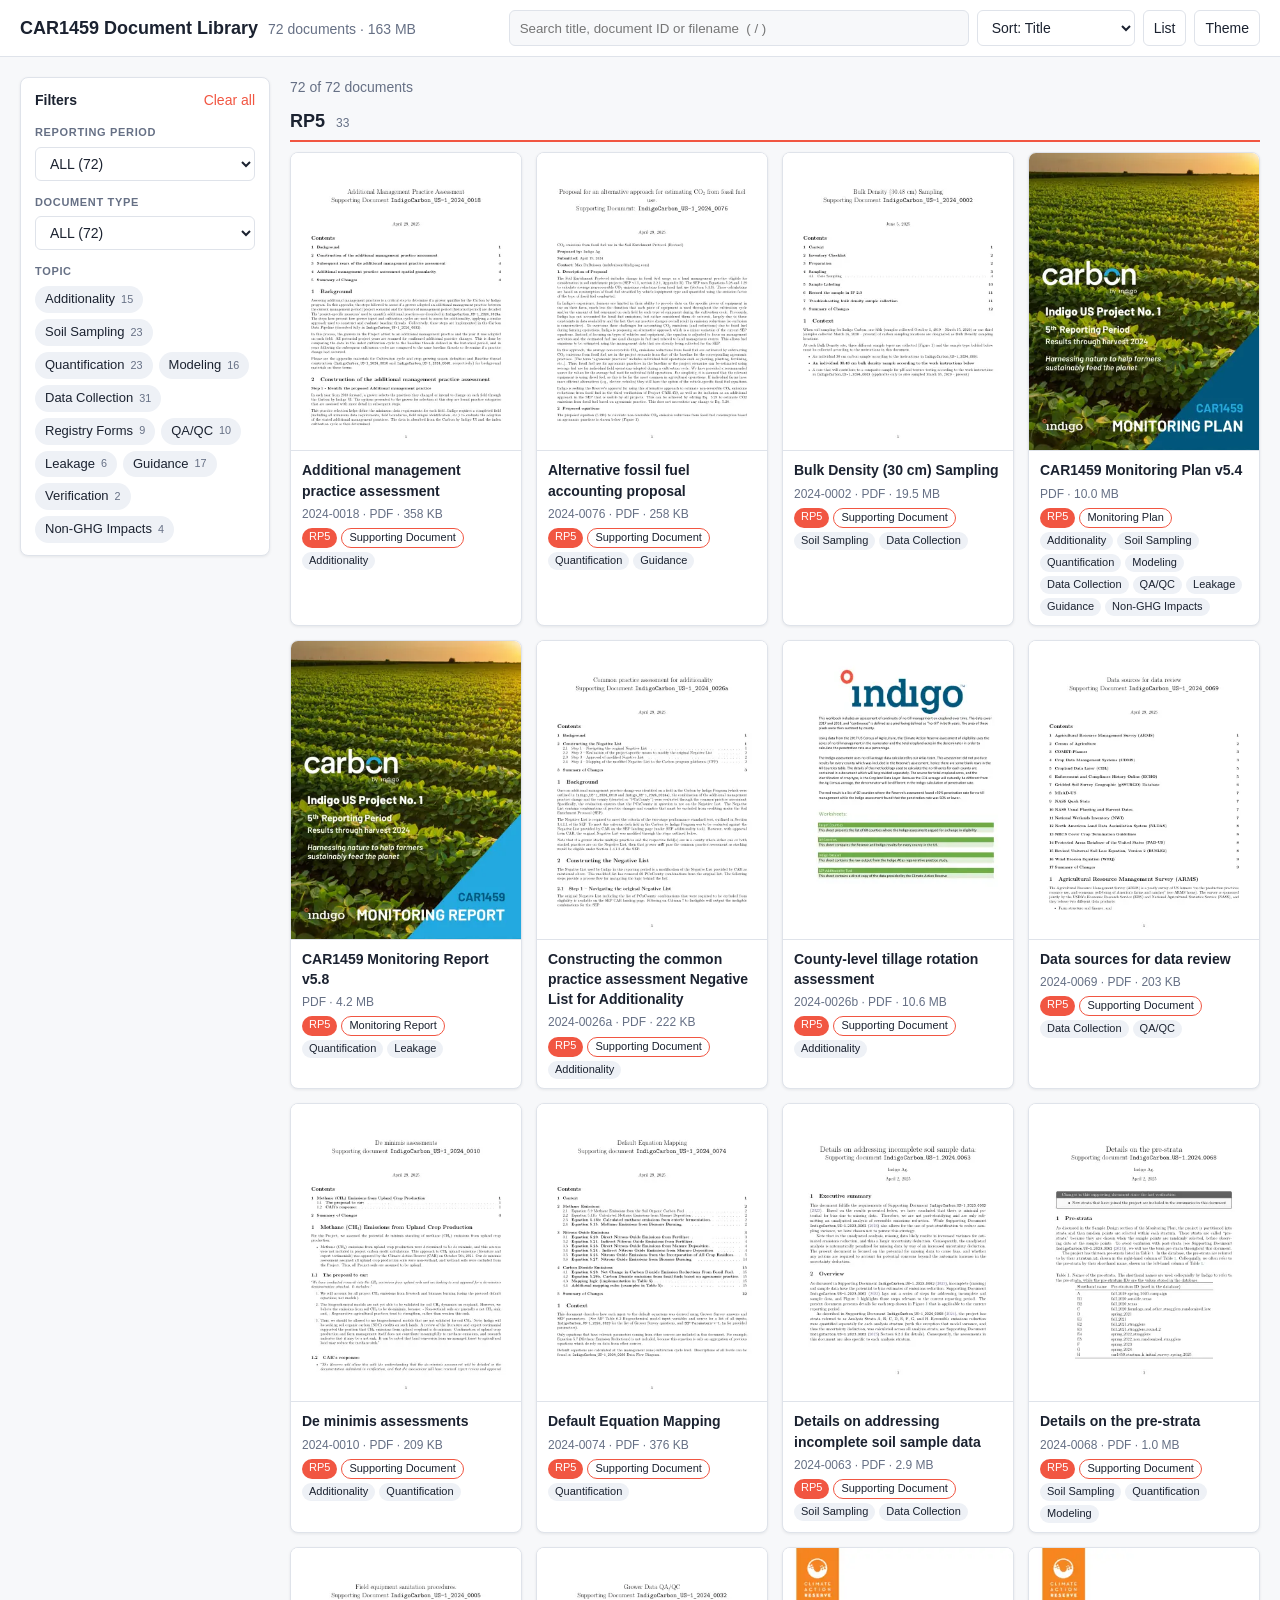
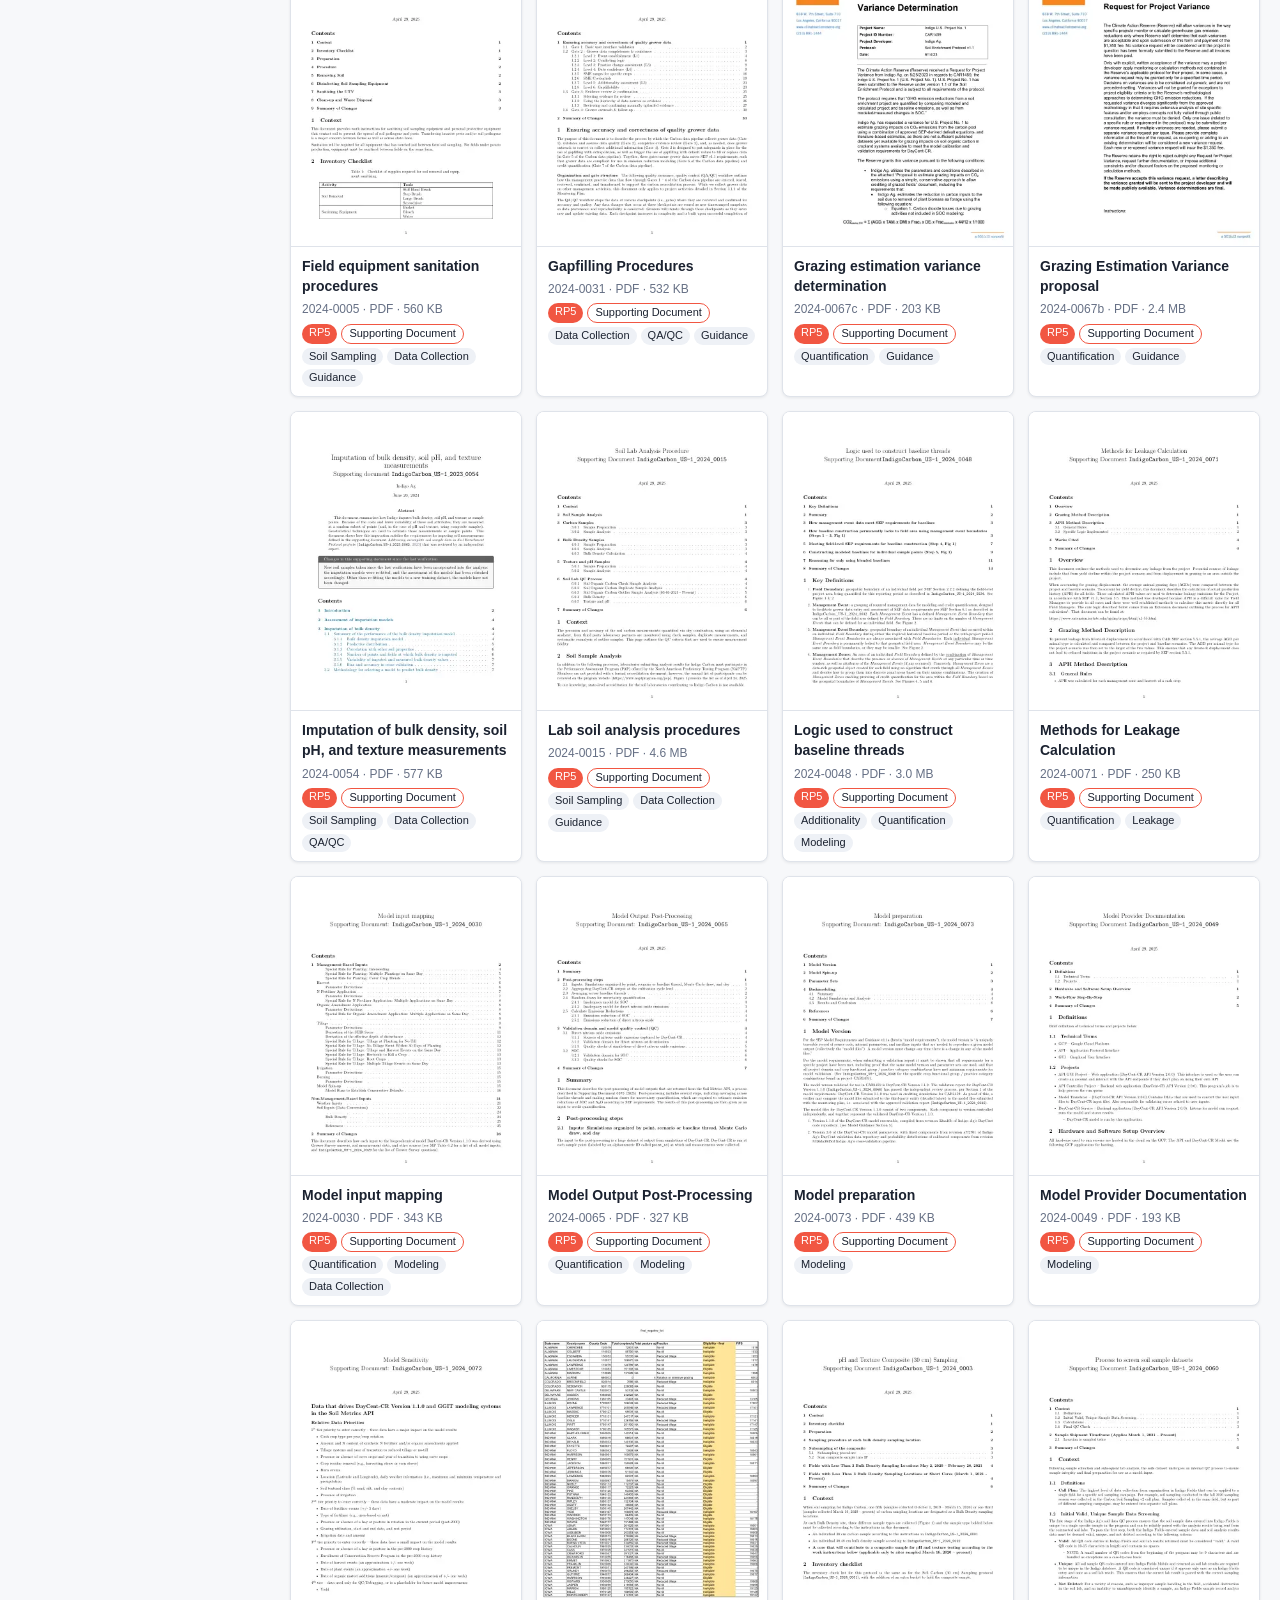
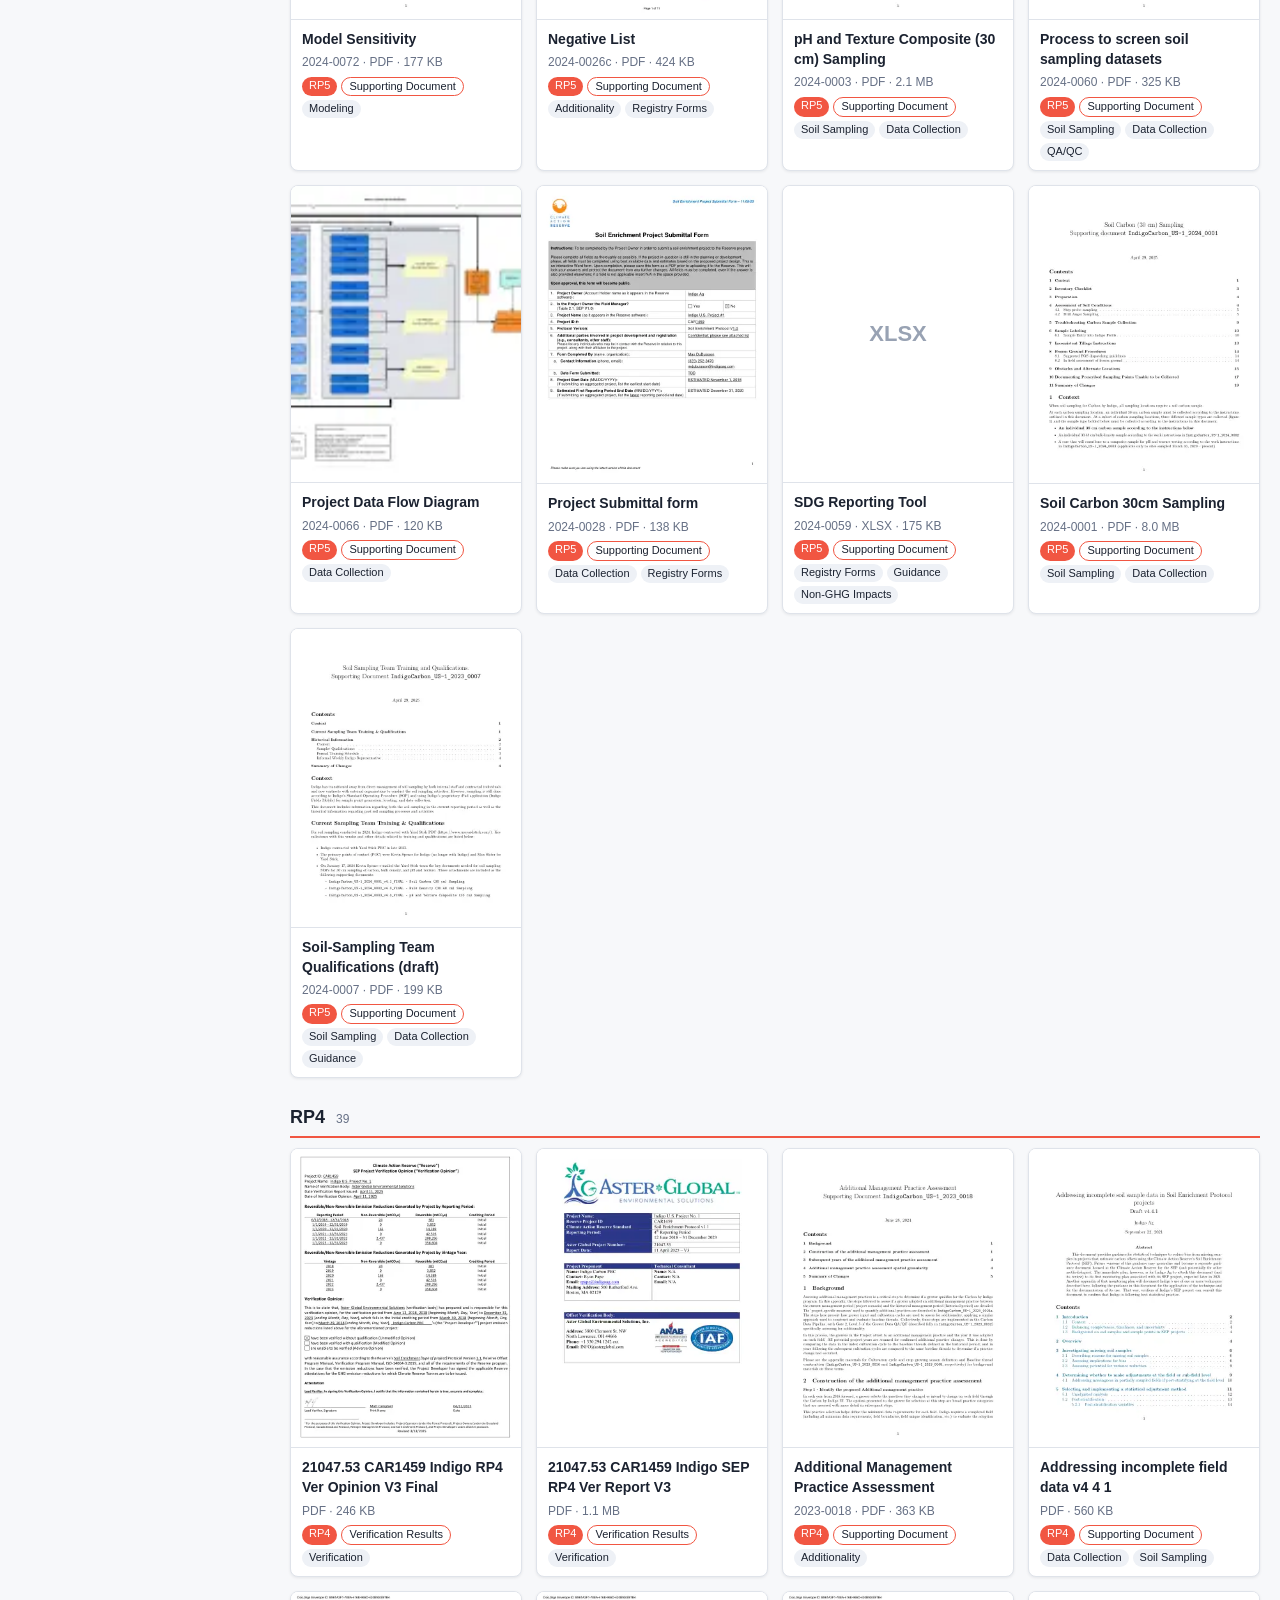
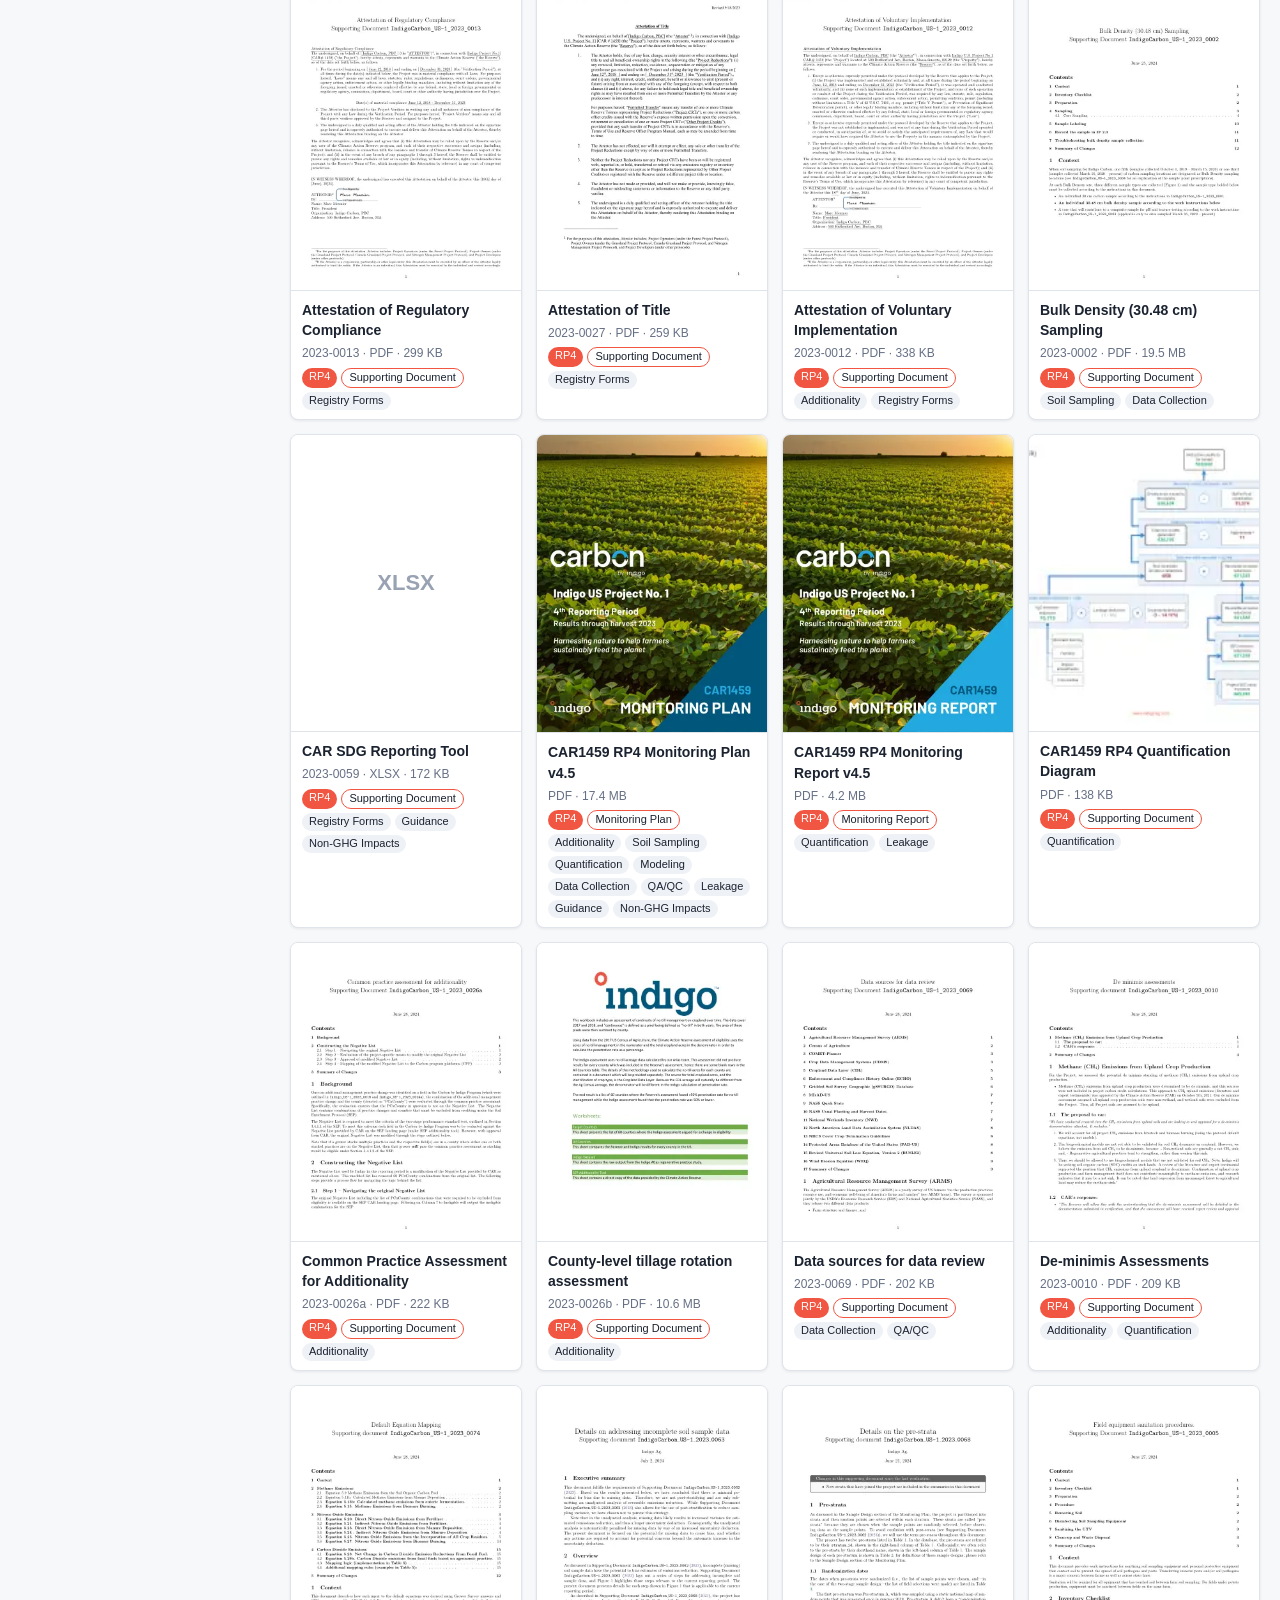
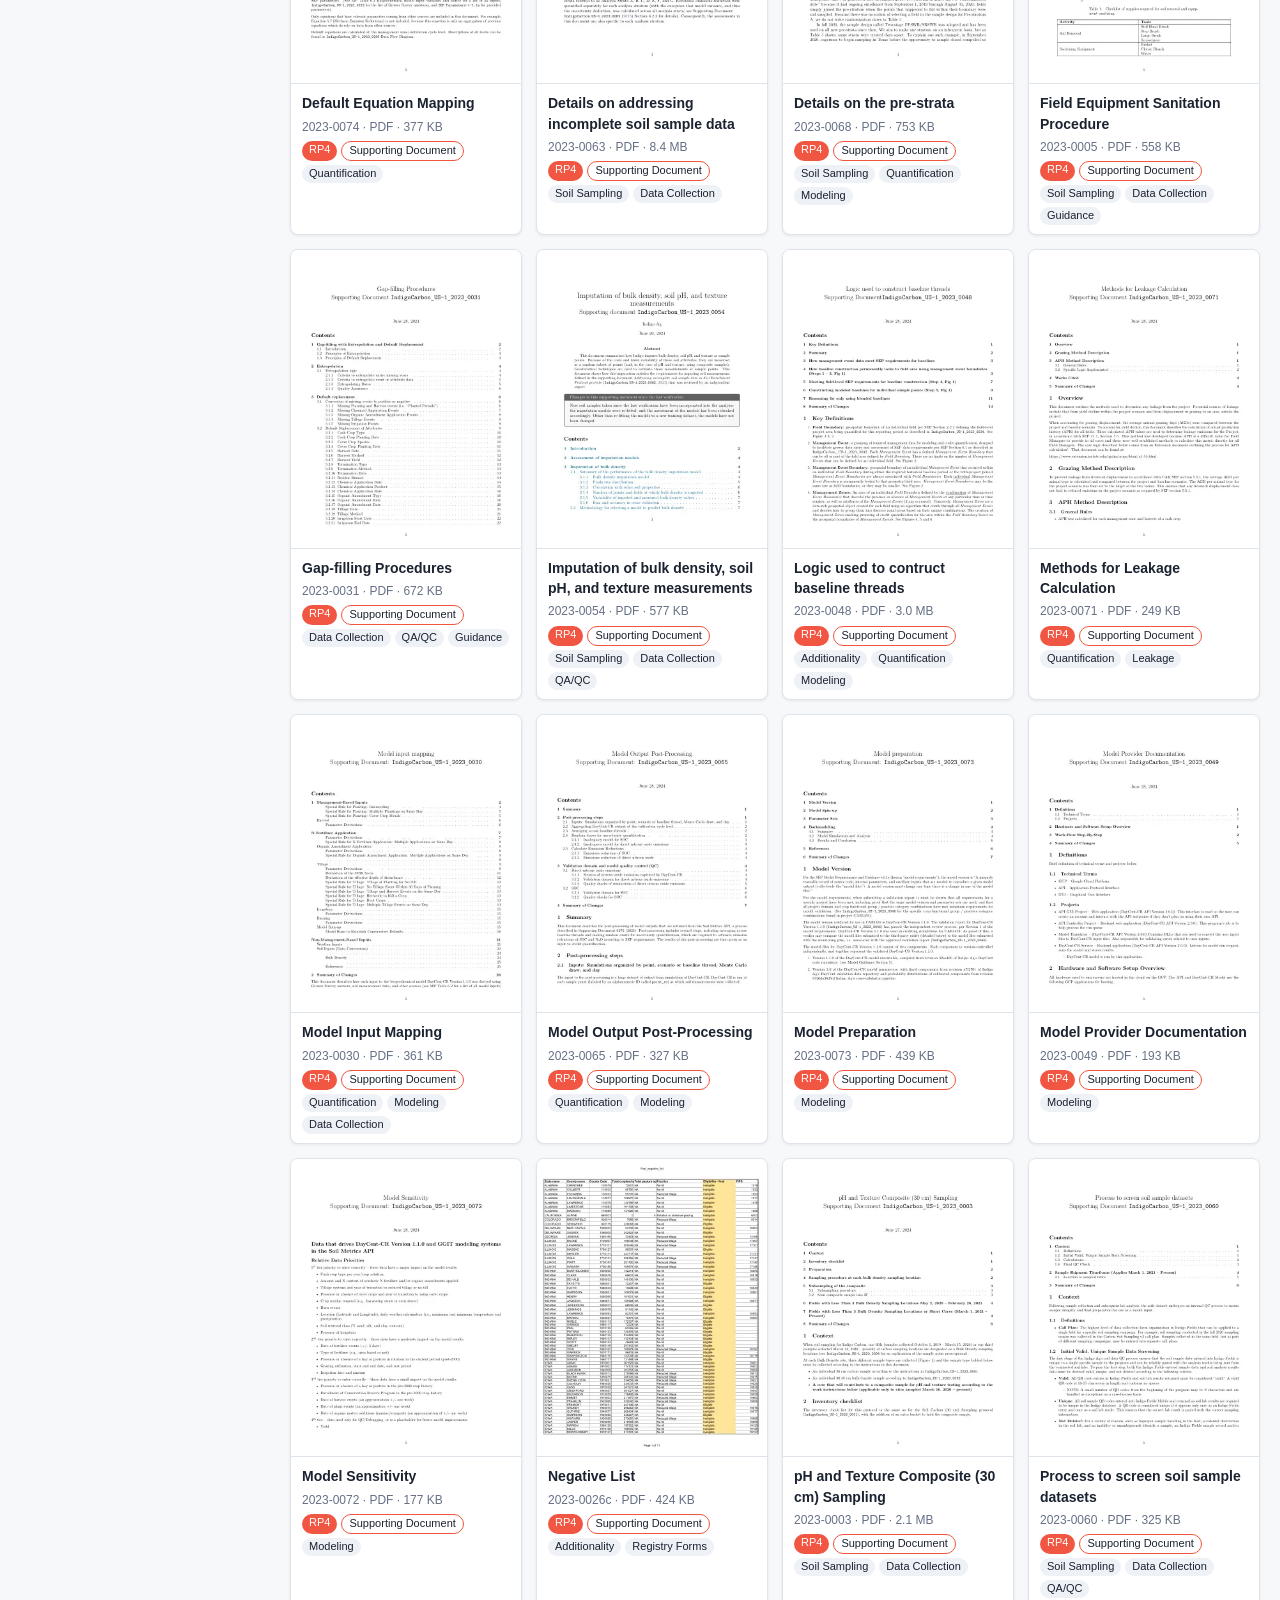
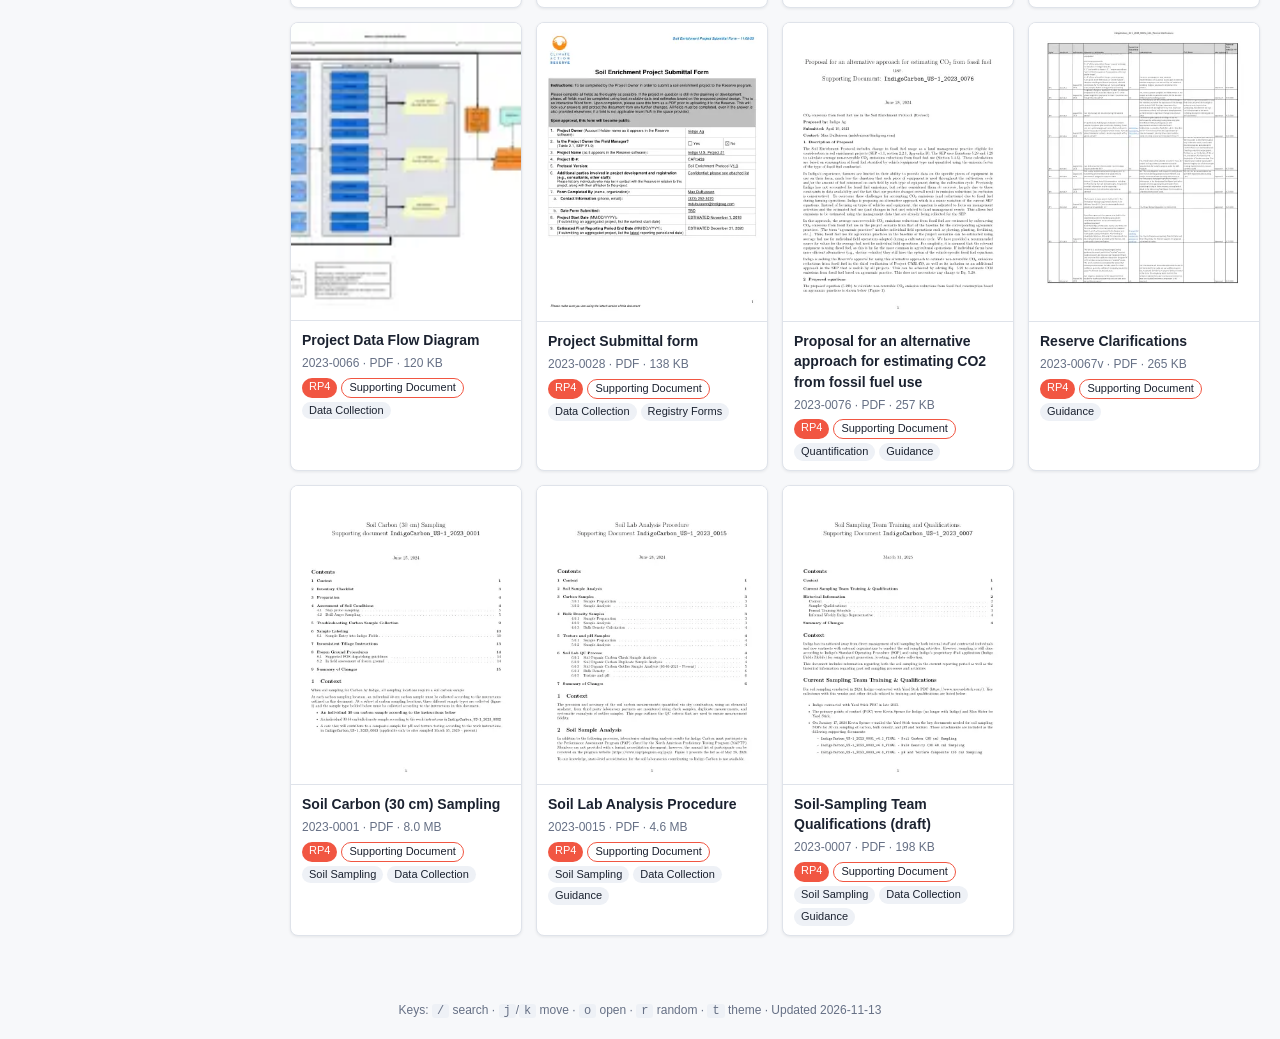
==== commit 4d57308a: "Adding RP grouping" ====
--- a/docs/index.html
+++ b/docs/index.html
@@ -4,7 +4,7 @@
 <meta charset="UTF-8">
 <meta name="viewport" content="width=device-width, initial-scale=1.0">
 <title>CAR1459 Document Library</title>
-<link rel="stylesheet" href="style.css?v=087e18f6">
+<link rel="stylesheet" href="style.css?v=6d65077c">
 </head>
 <body>
 <header class="top">
@@ -33,6 +33,6 @@
   </section>
 </main>
 <footer class="muted">Keys: <kbd>/</kbd> search · <kbd>j</kbd>/<kbd>k</kbd> move · <kbd>o</kbd> open · <kbd>r</kbd> random · <kbd>t</kbd> theme · <span id="gen"></span></footer>
-<script src="app.js?v=8ba74202"></script>
+<script src="app.js?v=21f29486"></script>
 </body>
 </html>
--- a/docs/style.css
+++ b/docs/style.css
@@ -1,5 +1,5 @@
-:root{--bg:#f7f8fa;--panel:#fff;--text:#1b2230;--muted:#667085;--line:#dfe3ea;--accent:#2f5bd8;--accent-t:#fff;--chip:#eef1f6;--shadow:0 1px 3px rgba(16,24,40,.08)}
-:root[data-theme=dark]{--bg:#12151c;--panel:#1b2029;--text:#e8ebf1;--muted:#98a2b3;--line:#2c3340;--accent:#7b9bff;--accent-t:#0d1220;--chip:#262d3a;--shadow:none}
+:root{--bg:#f7f8fa;--panel:#fff;--text:#1b2230;--muted:#667085;--line:#dfe3ea;--accent:#f15642;--accent-t:#fff;--chip:#eef1f6;--shadow:0 1px 3px rgba(16,24,40,.08)}
+:root[data-theme=dark]{--bg:#12151c;--panel:#1b2029;--text:#e8ebf1;--muted:#98a2b3;--line:#2c3340;--accent:#f15642;--accent-t:#0d1220;--chip:#262d3a;--shadow:none}
 *{box-sizing:border-box}
 body{margin:0;background:var(--bg);color:var(--text);font:14px/1.45 -apple-system,BlinkMacSystemFont,"Segoe UI",Roboto,sans-serif}
 .muted{color:var(--muted)}
@@ -48,3 +48,8 @@
 [hidden]{display:none!important}
 
 .fsel{width:100%}
+
+/* RP groups */
+.group{margin-bottom:26px}
+.ghead{font-size:18px;margin:0 0 10px;padding-bottom:6px;border-bottom:2px solid var(--accent)}
+.ghead small{font-size:12px;font-weight:400;color:var(--muted);margin-left:6px}
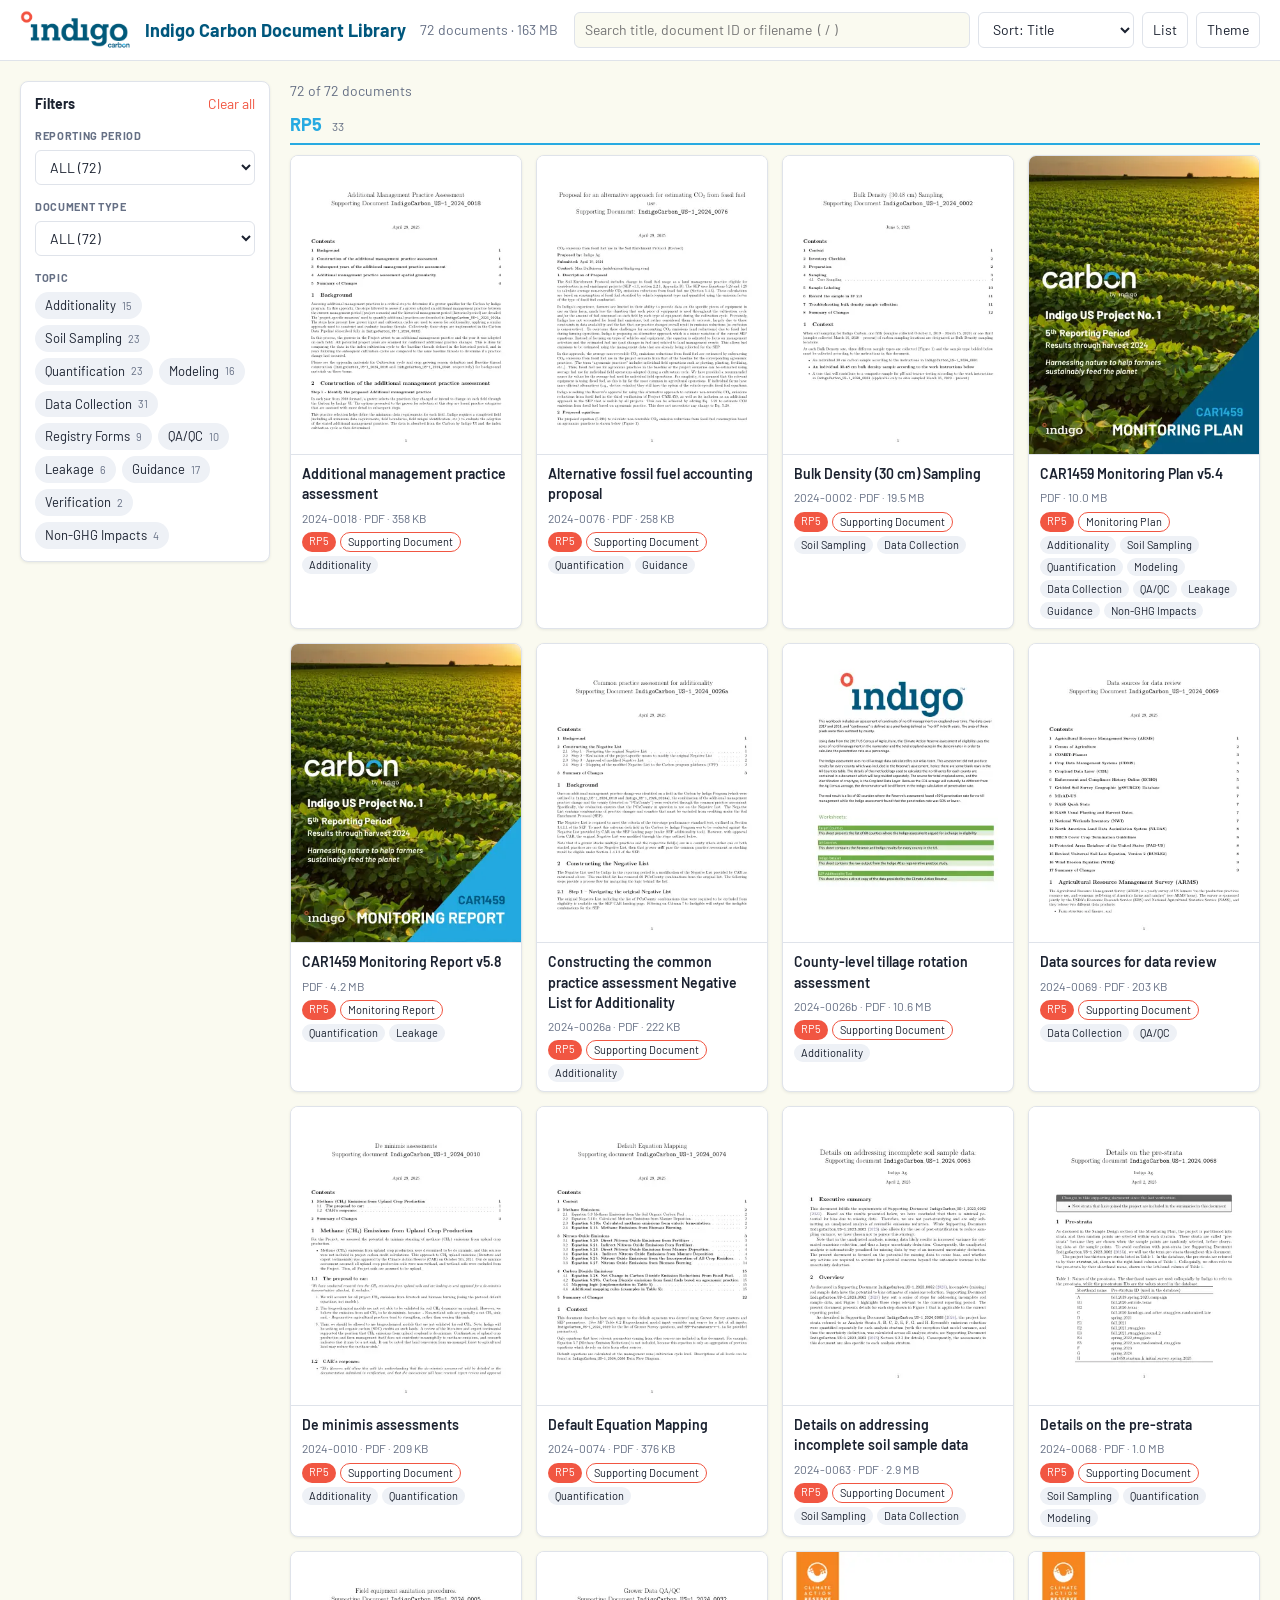
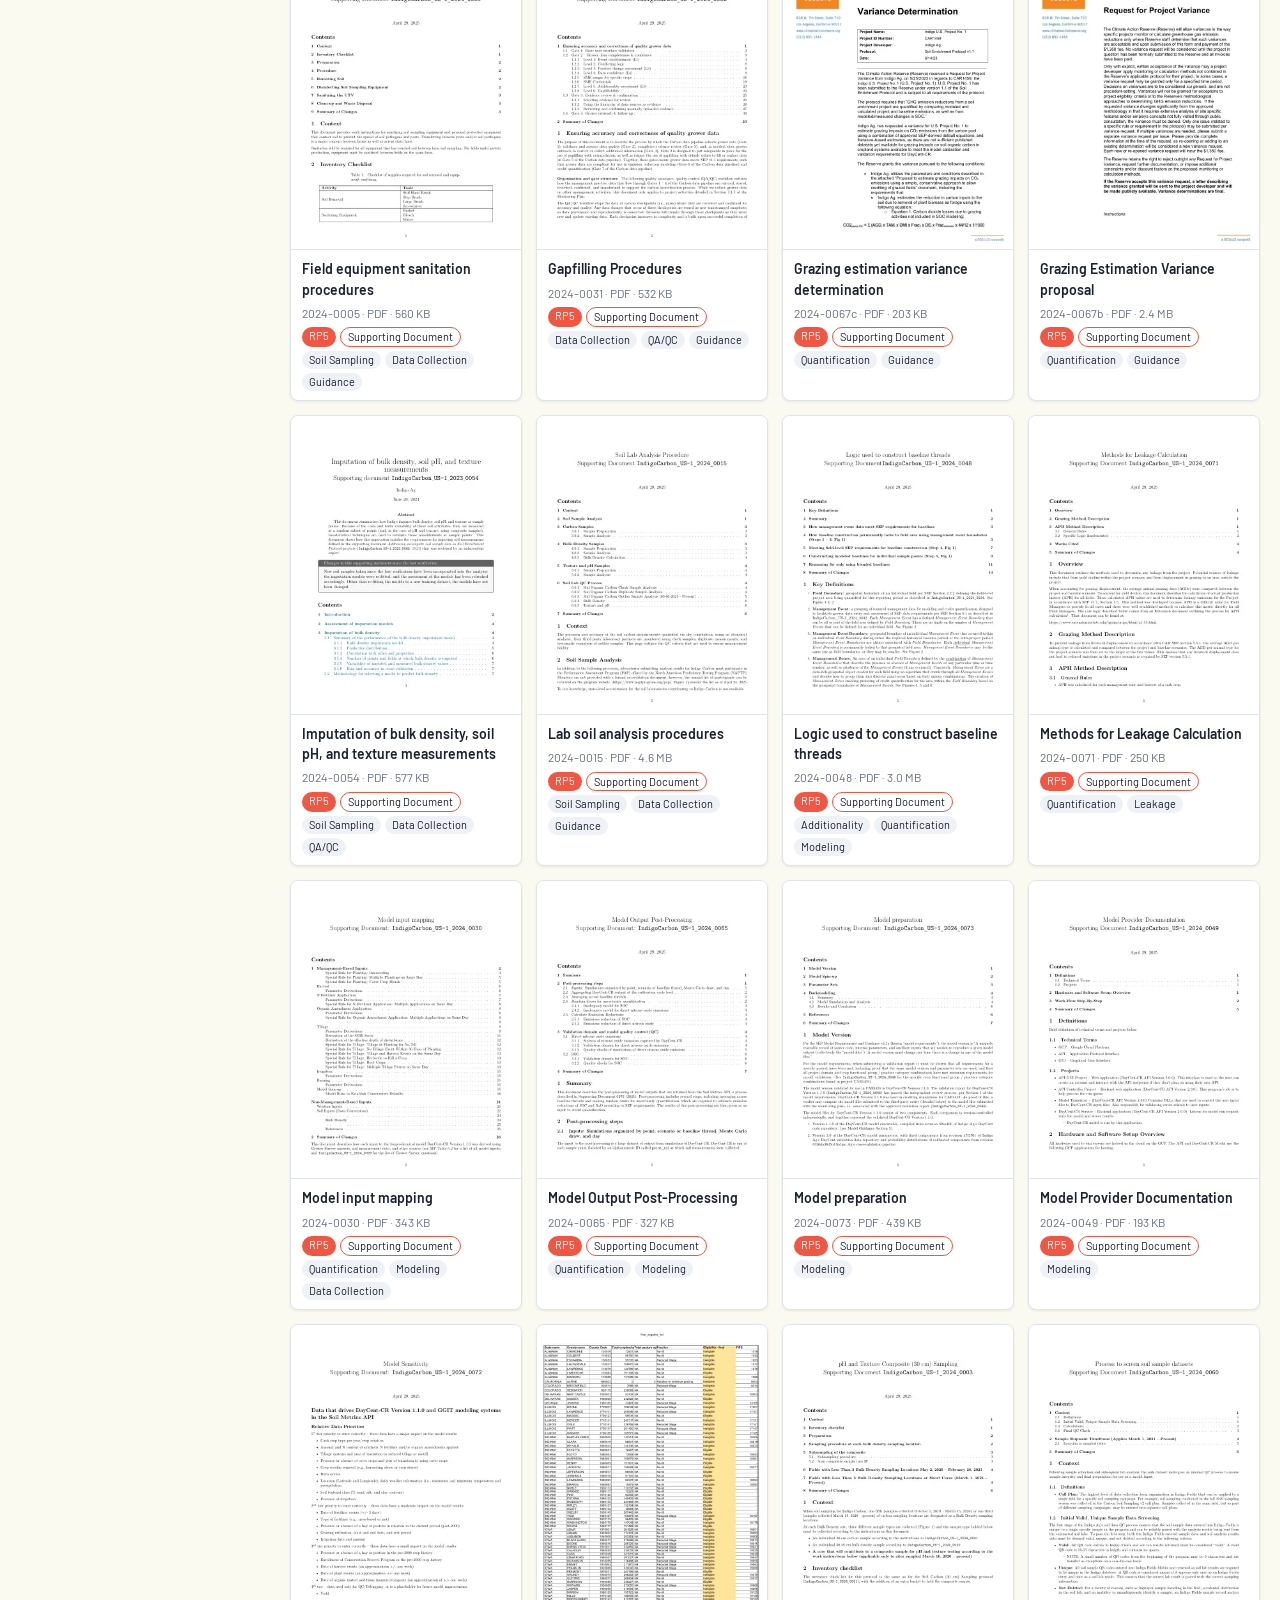
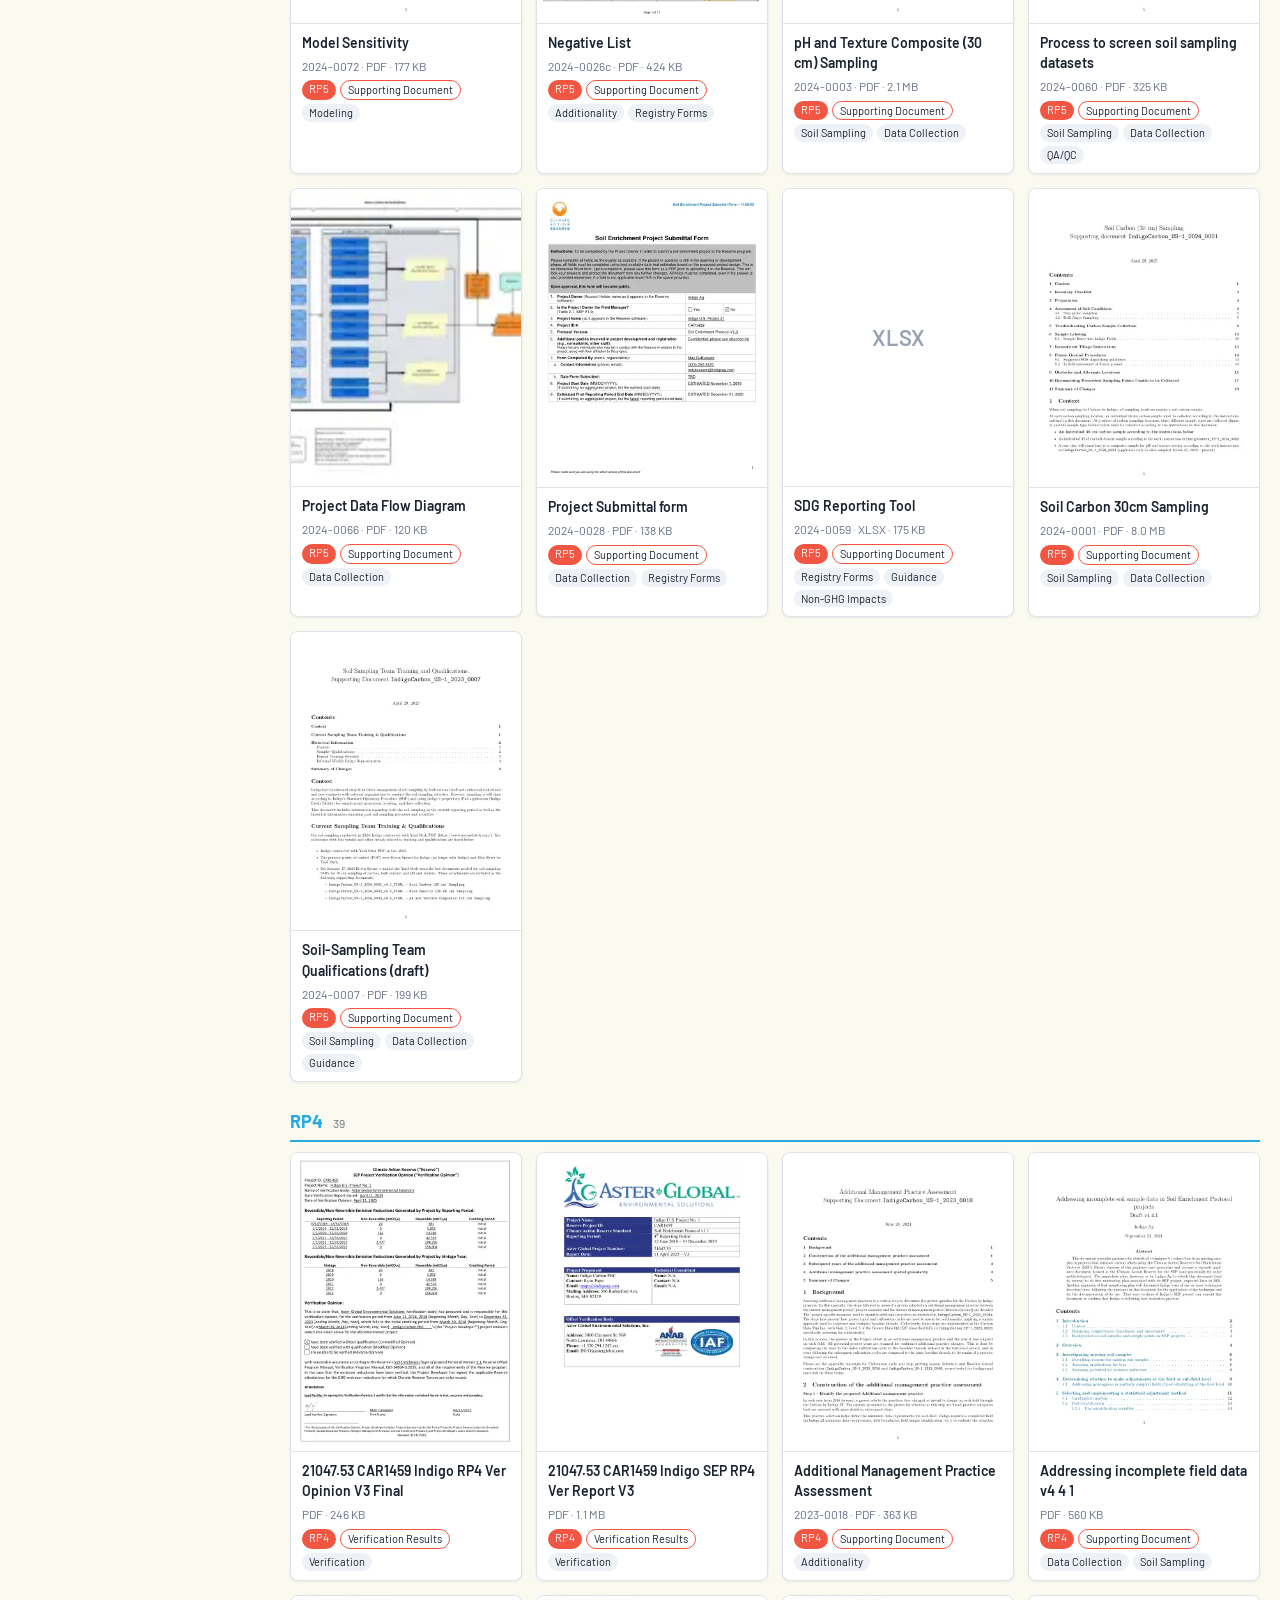
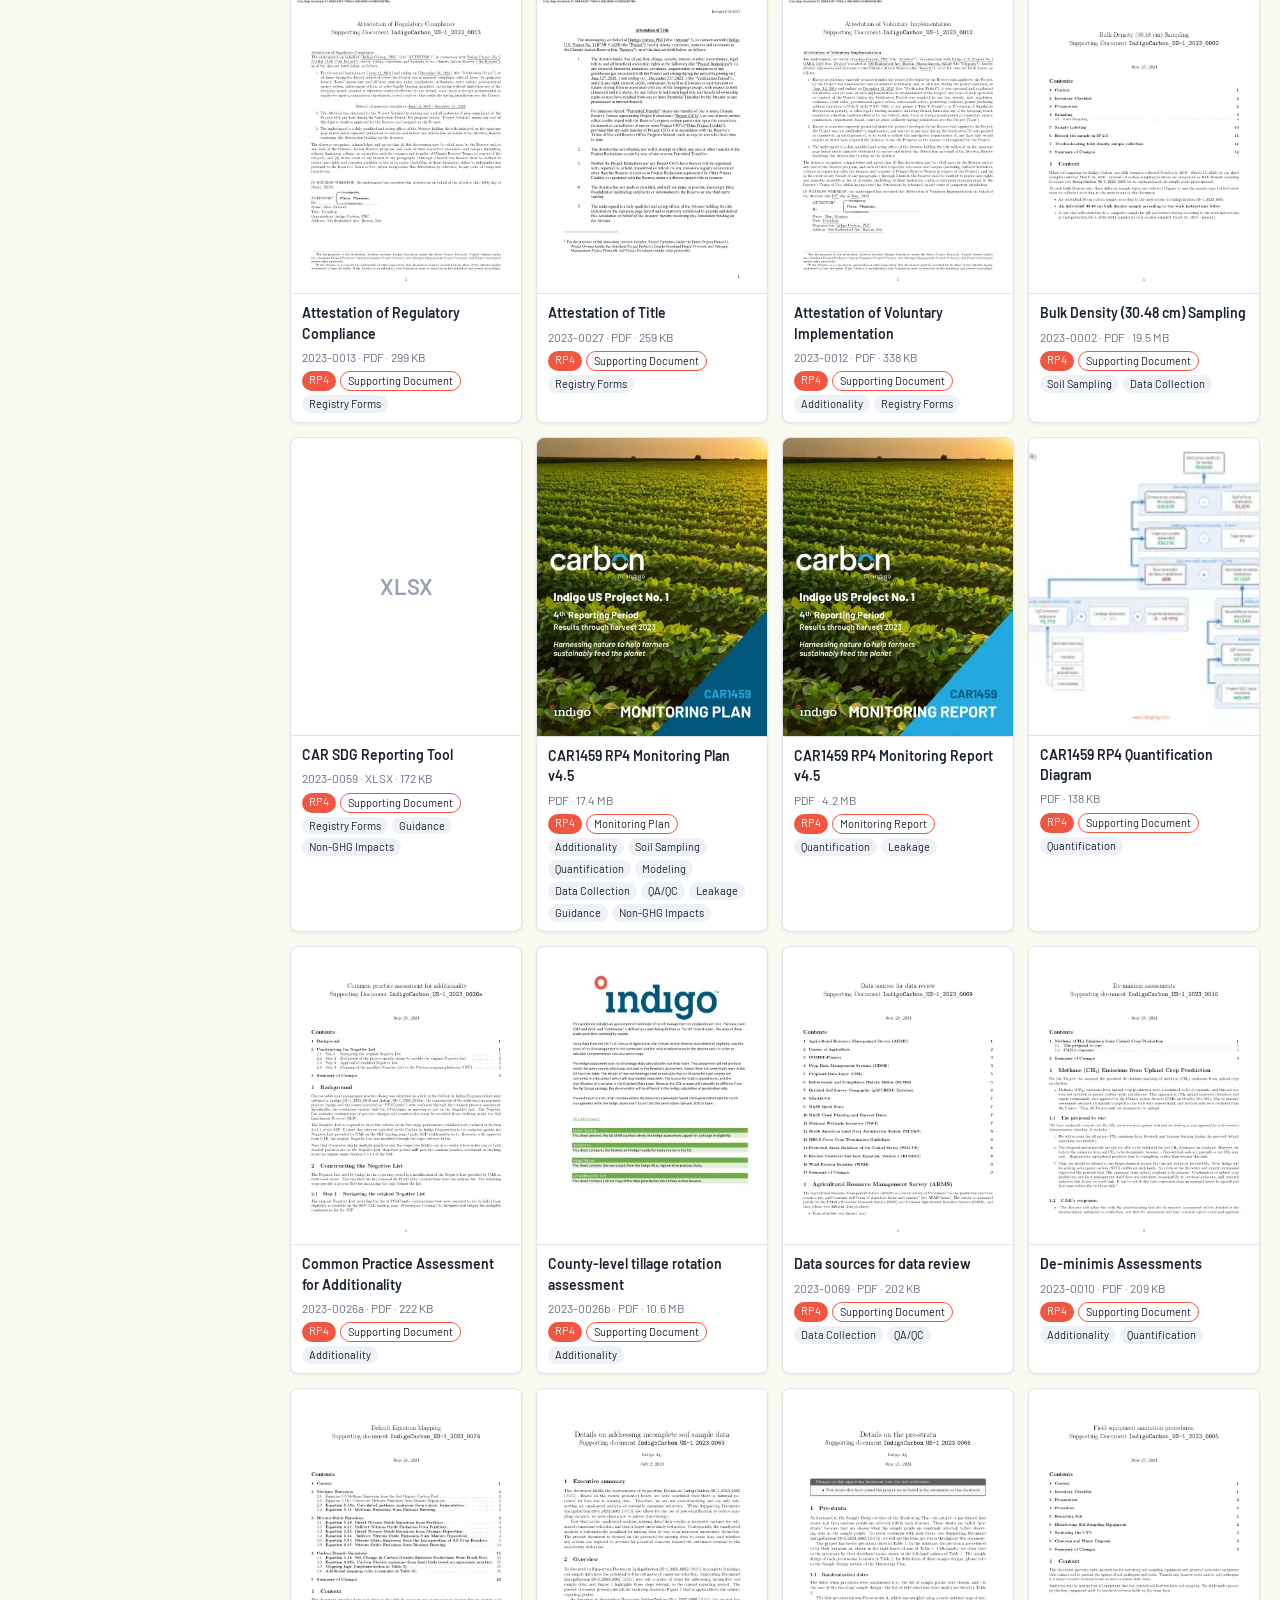
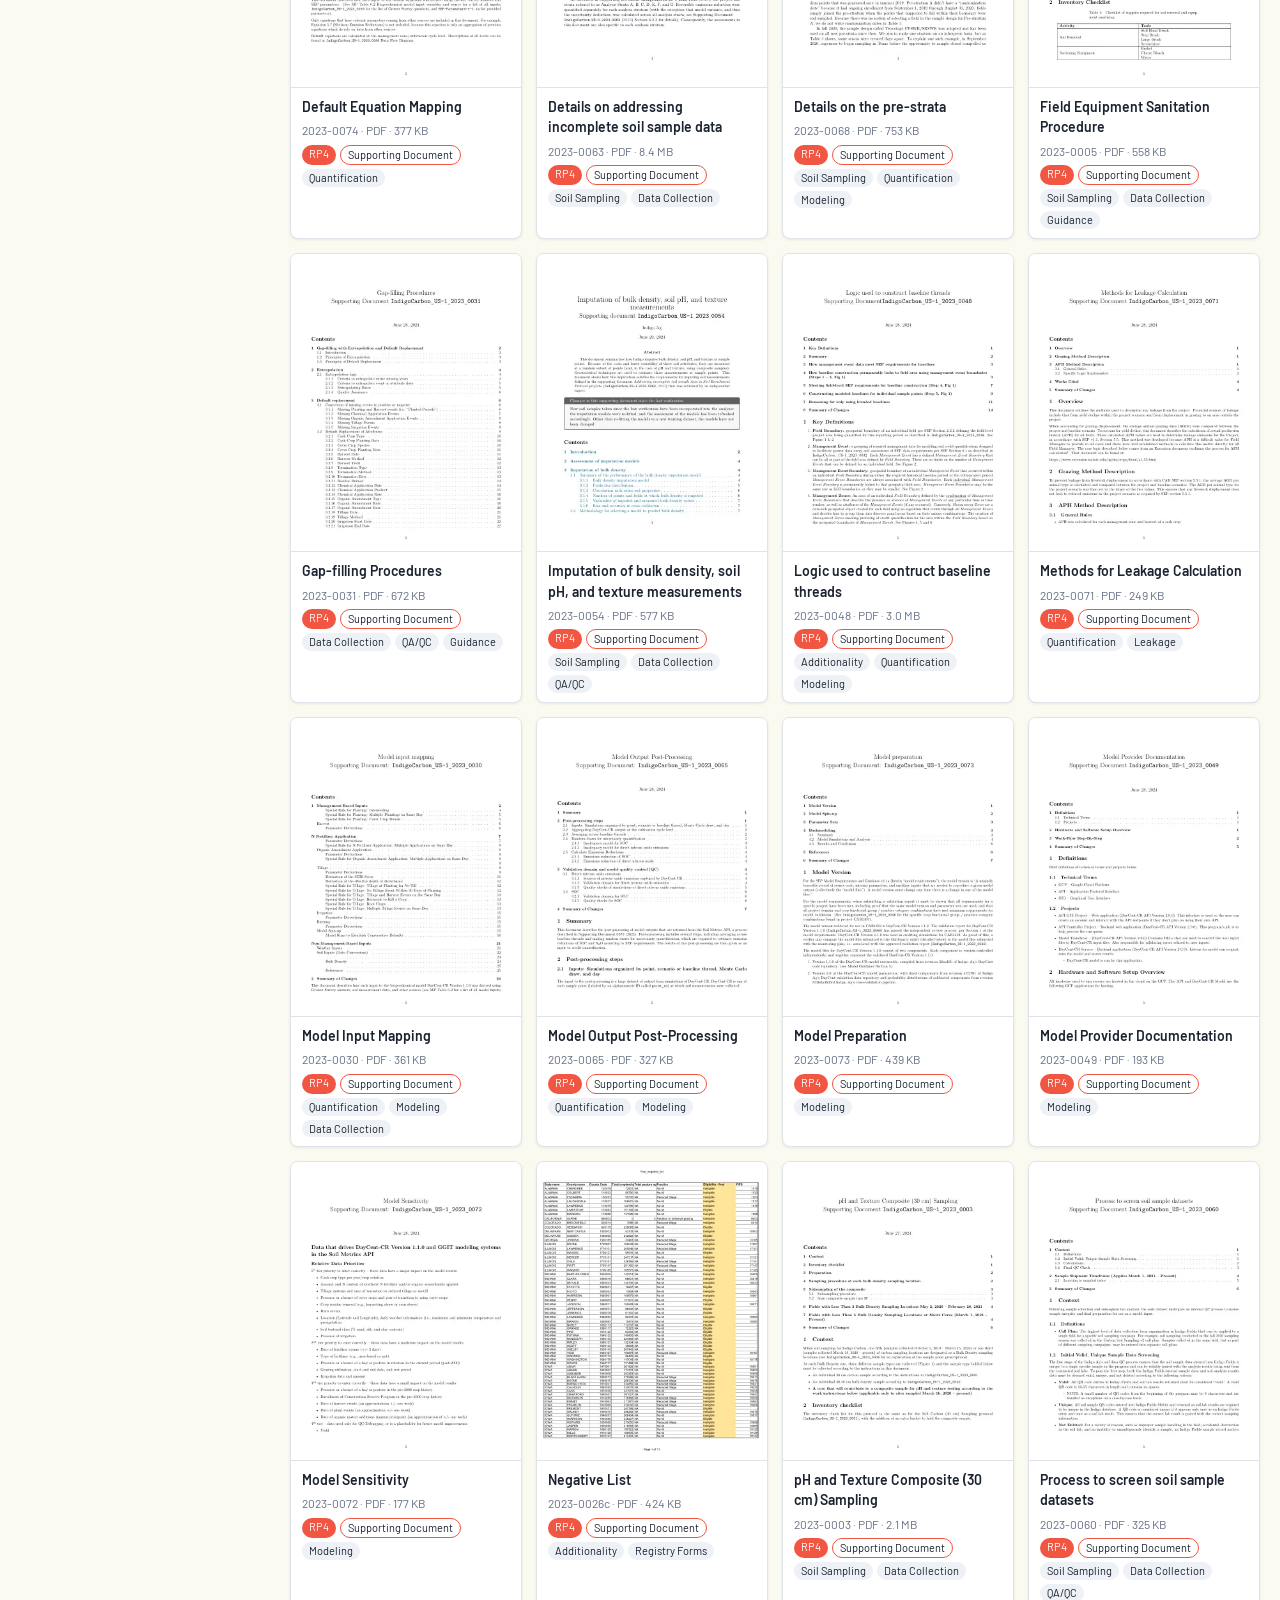
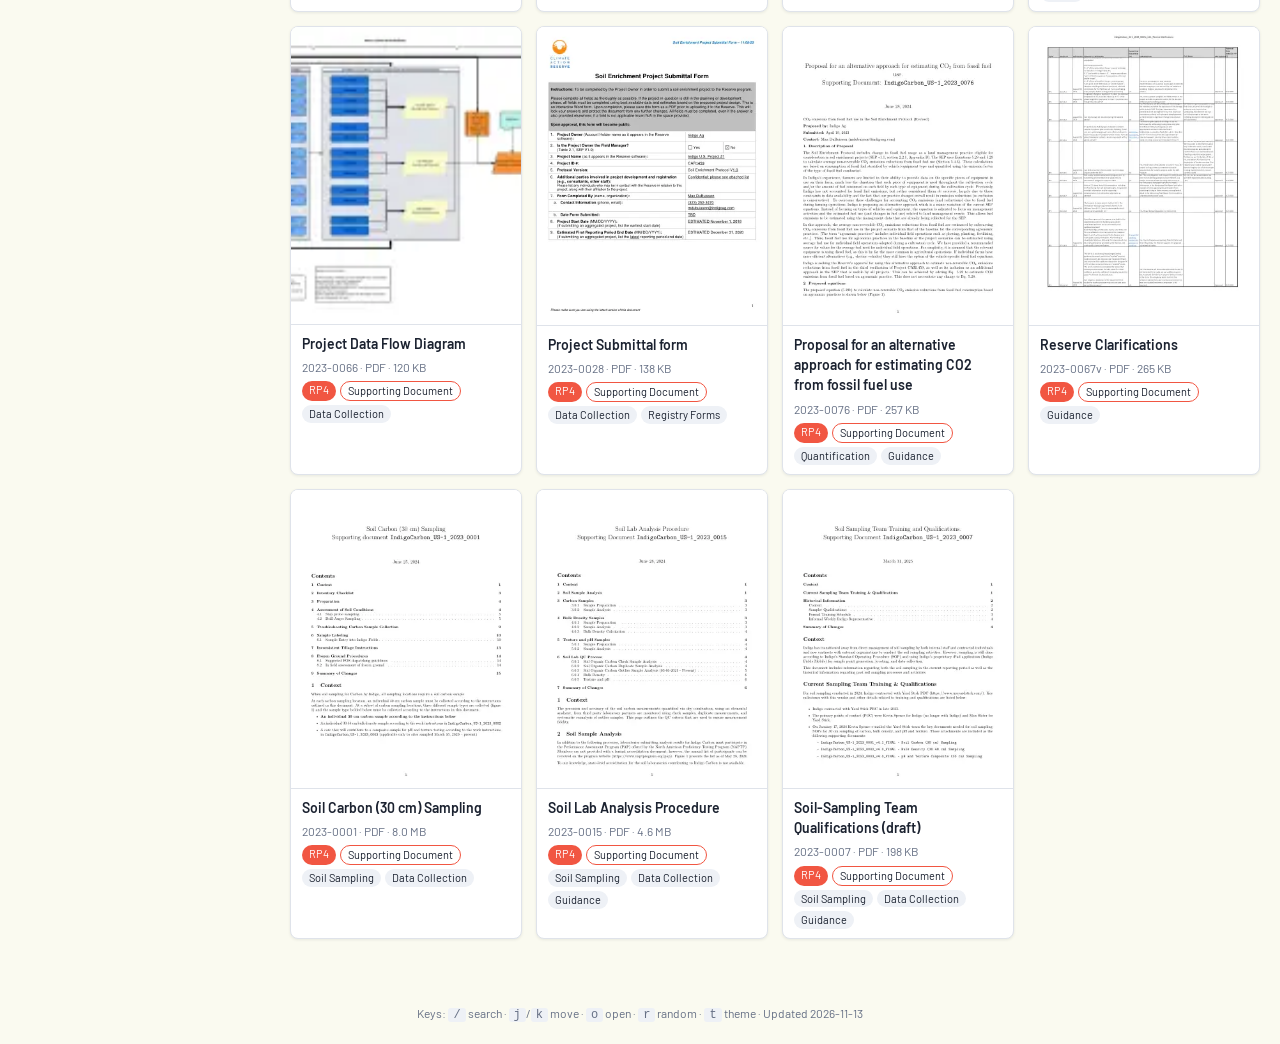
==== commit f93eb9ba: "Rebrand library: Indigo Carbon logo, title, Barlow font, new colors Co-Authored-By: Claude Sonnet 5." ====
--- a/docs/index.html
+++ b/docs/index.html
@@ -3,12 +3,15 @@
 <head>
 <meta charset="UTF-8">
 <meta name="viewport" content="width=device-width, initial-scale=1.0">
-<title>CAR1459 Document Library</title>
-<link rel="stylesheet" href="style.css?v=6d65077c">
+<title>Indigo Carbon Document Library</title>
+<link rel="preconnect" href="https://fonts.googleapis.com">
+<link rel="preconnect" href="https://fonts.gstatic.com" crossorigin>
+<link href="https://fonts.googleapis.com/css2?family=Barlow:wght@400;500;600;700&display=swap" rel="stylesheet">
+<link rel="stylesheet" href="style.css?v=71818687">
 </head>
 <body>
 <header class="top">
-  <div class="brand"><h1 id="site-title">CAR1459 Document Library</h1><span id="count" class="muted"></span></div>
+  <div class="brand"><img class="logo logo-light" src="logo-color.png" alt="Indigo Carbon"><img class="logo logo-dark" src="logo-white.png" alt="Indigo Carbon"><h1 id="site-title">Indigo Carbon Document Library</h1><span id="count" class="muted"></span></div>
   <div class="tools">
     <input id="q" type="search" placeholder="Search title, document ID or filename  ( / )" autocomplete="off">
     <select id="sort" aria-label="Sort">
--- a/docs/style.css
+++ b/docs/style.css
@@ -1,12 +1,12 @@
-:root{--bg:#f7f8fa;--panel:#fff;--text:#1b2230;--muted:#667085;--line:#dfe3ea;--accent:#f15642;--accent-t:#fff;--chip:#eef1f6;--shadow:0 1px 3px rgba(16,24,40,.08)}
+:root{--bg:#fafaf0;--panel:#fff;--text:#1b2230;--muted:#667085;--line:#dfe3ea;--accent:#f15642;--accent-t:#fff;--chip:#eef1f6;--shadow:0 1px 3px rgba(16,24,40,.08)}
 :root[data-theme=dark]{--bg:#12151c;--panel:#1b2029;--text:#e8ebf1;--muted:#98a2b3;--line:#2c3340;--accent:#f15642;--accent-t:#0d1220;--chip:#262d3a;--shadow:none}
 *{box-sizing:border-box}
-body{margin:0;background:var(--bg);color:var(--text);font:14px/1.45 -apple-system,BlinkMacSystemFont,"Segoe UI",Roboto,sans-serif}
+body{margin:0;background:var(--bg);color:var(--text);font:14px/1.45 "Barlow",sans-serif}
 .muted{color:var(--muted)}
 .top{position:sticky;top:0;z-index:5;display:flex;gap:16px;align-items:center;justify-content:space-between;flex-wrap:wrap;padding:10px 20px;background:var(--panel);border-bottom:1px solid var(--line)}
-.brand{display:flex;align-items:baseline;gap:10px}.brand h1{font-size:18px;margin:0}
+.brand{display:flex;align-items:center;gap:14px}.logo{height:40px;width:auto;display:block}.logo-dark{display:none}:root[data-theme=dark] .logo-light{display:none}:root[data-theme=dark] .logo-dark{display:block}.brand h1{font-size:18px;margin:0;color:#00577d}:root[data-theme=dark] .brand h1{color:var(--text)}
 .tools{display:flex;gap:8px;flex:1;justify-content:flex-end;min-width:280px}
-input[type=search]{flex:1;max-width:460px;padding:7px 10px;border:1px solid var(--line);border-radius:6px;background:var(--bg);color:var(--text)}
+input[type=search]{font:inherit;flex:1;max-width:460px;padding:7px 10px;border:1px solid var(--line);border-radius:6px;background:var(--bg);color:var(--text)}
 select,button{padding:7px 10px;border:1px solid var(--line);border-radius:6px;background:var(--panel);color:var(--text);cursor:pointer;font:inherit}
 button.link{border:0;background:none;color:var(--accent);padding:0}
 main{display:flex;gap:20px;padding:20px;align-items:flex-start}
@@ -51,5 +51,5 @@
 
 /* RP groups */
 .group{margin-bottom:26px}
-.ghead{font-size:18px;margin:0 0 10px;padding-bottom:6px;border-bottom:2px solid var(--accent)}
+.ghead{color:#27AAE1;font-size:18px;margin:0 0 10px;padding-bottom:6px;border-bottom:2px solid #27AAE1}
 .ghead small{font-size:12px;font-weight:400;color:var(--muted);margin-left:6px}
